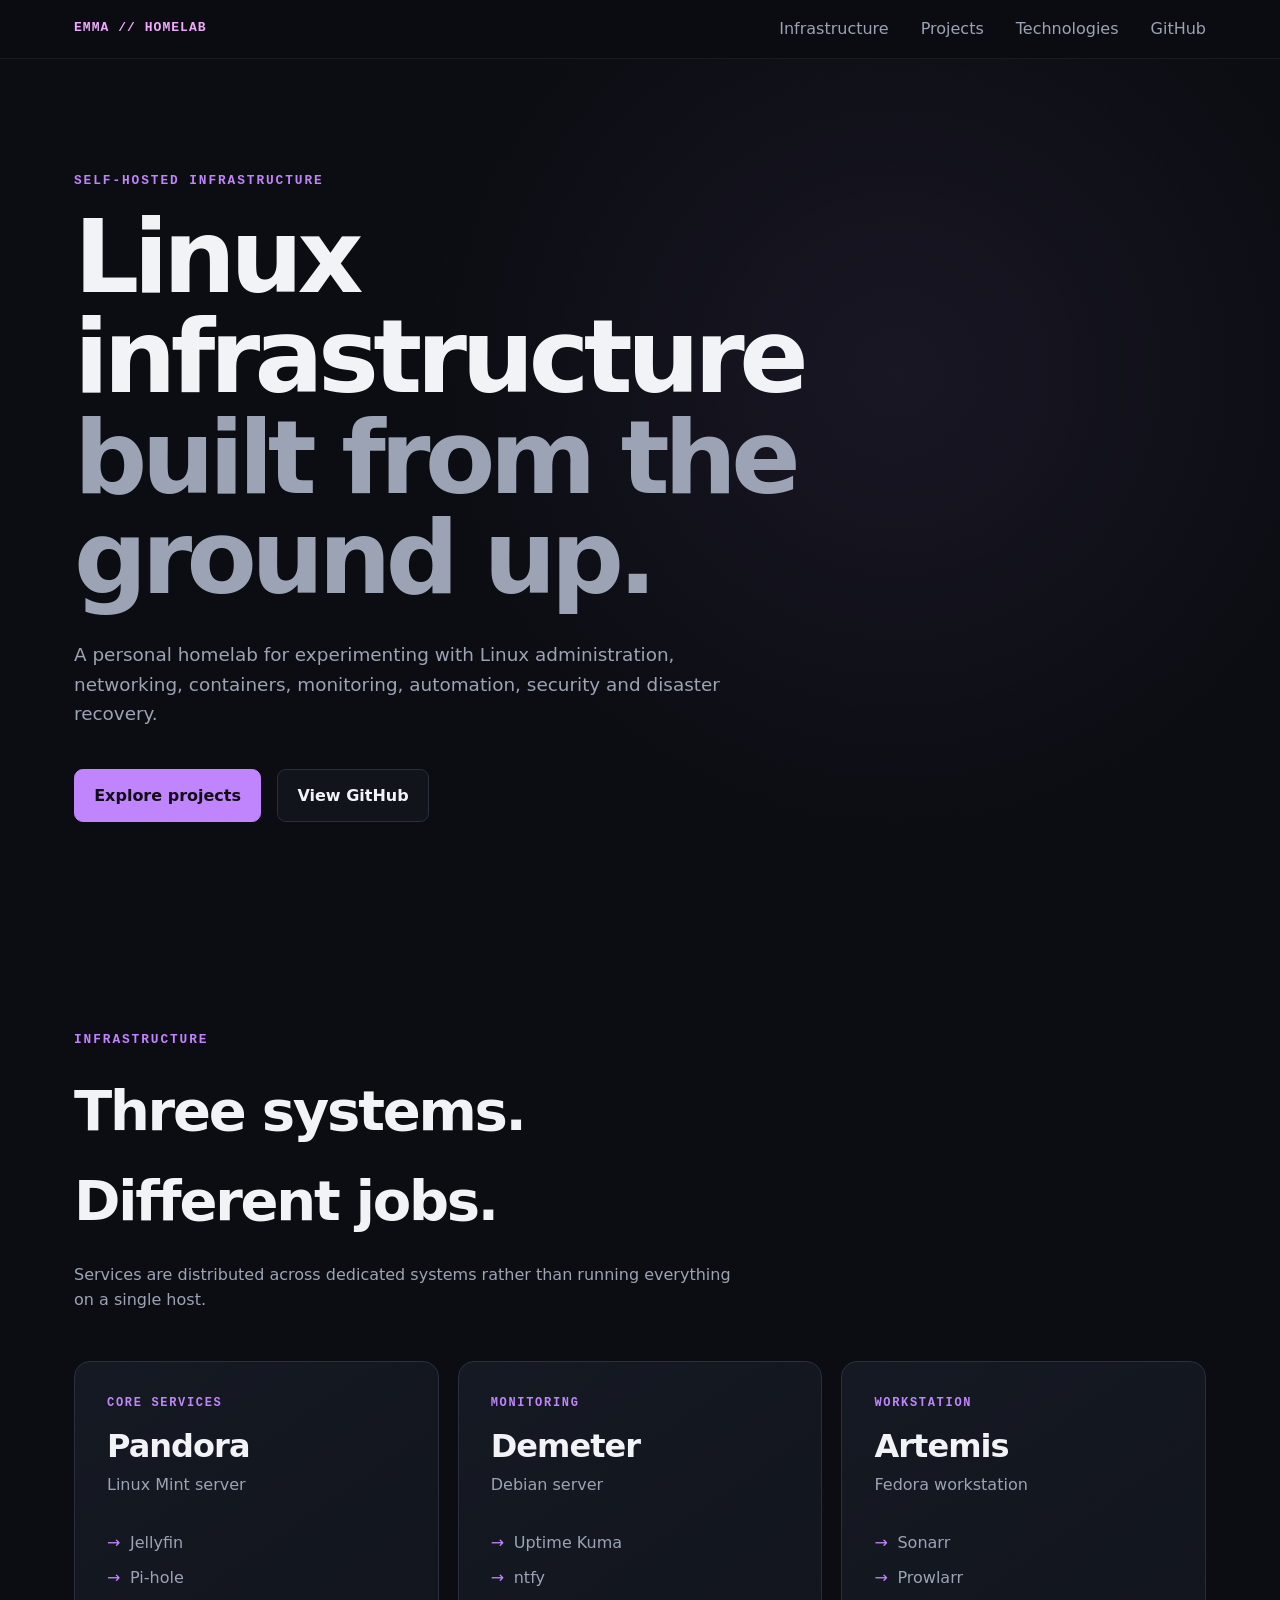
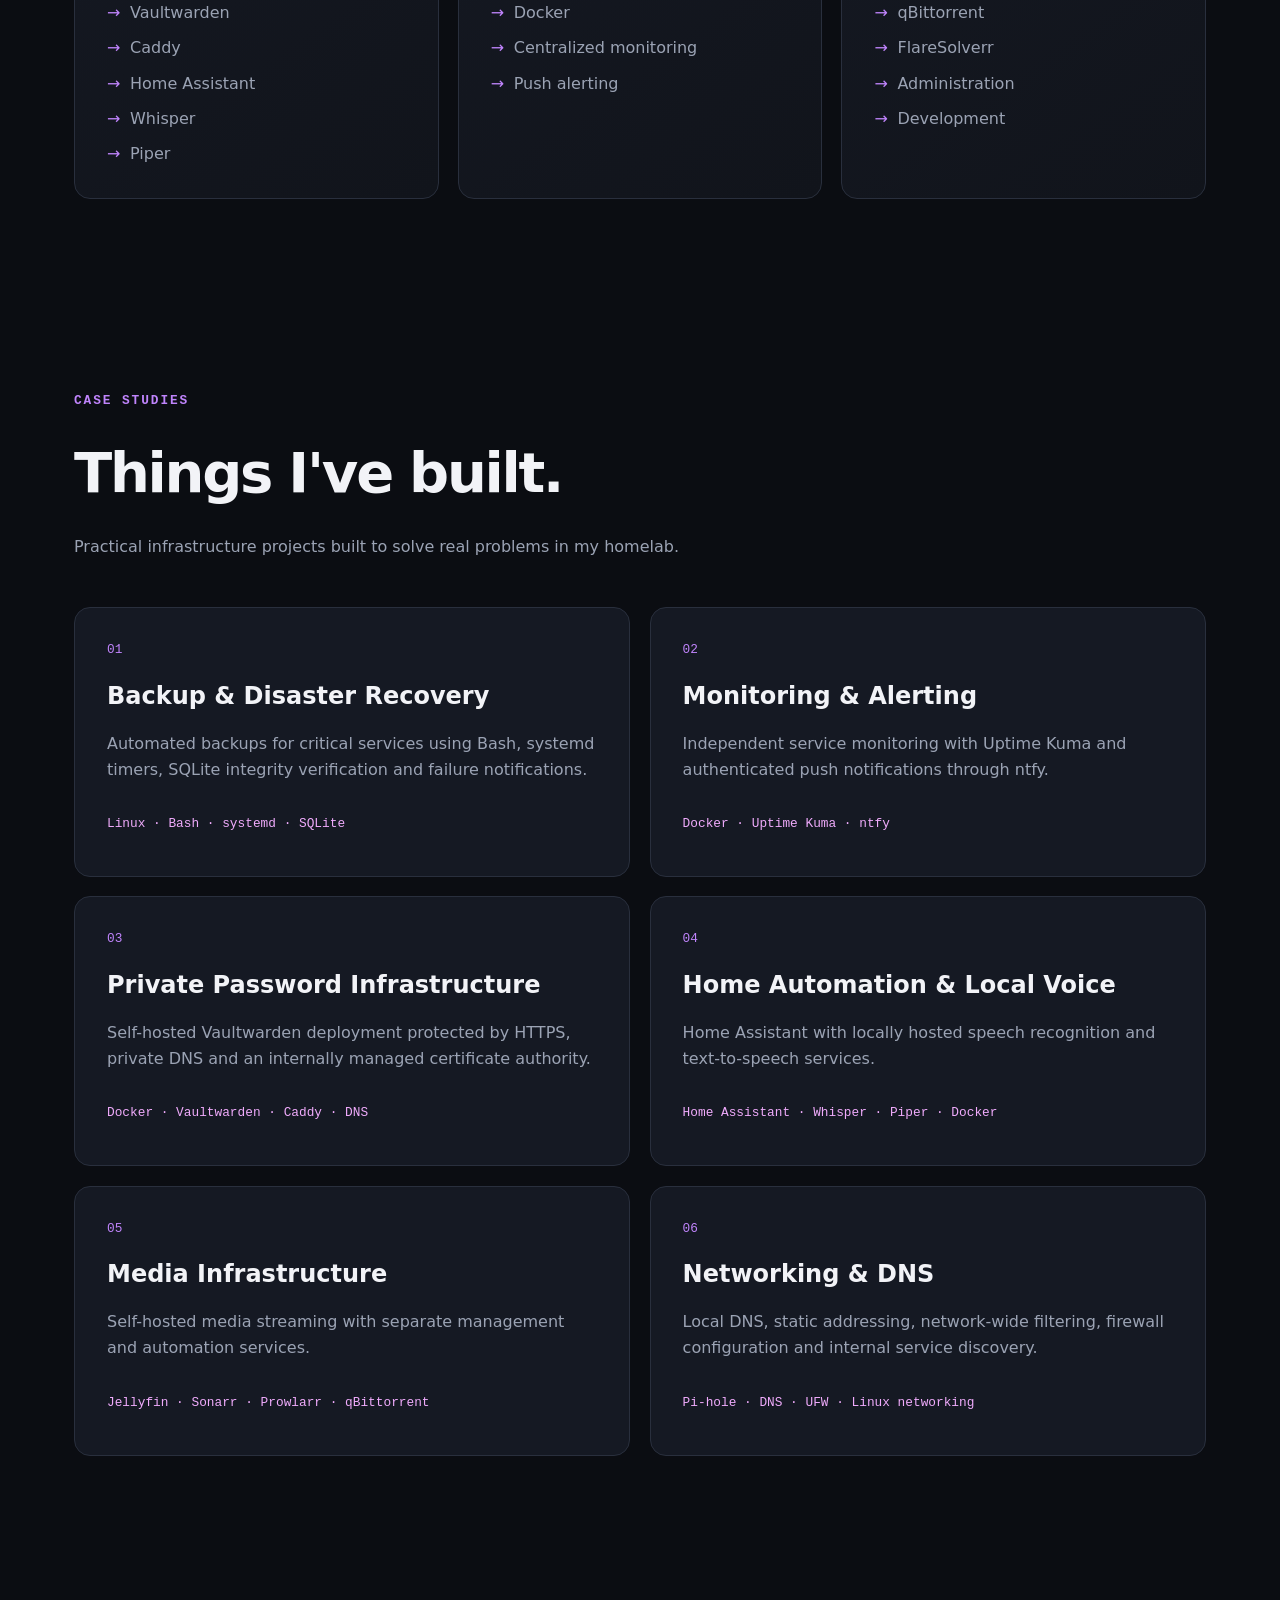
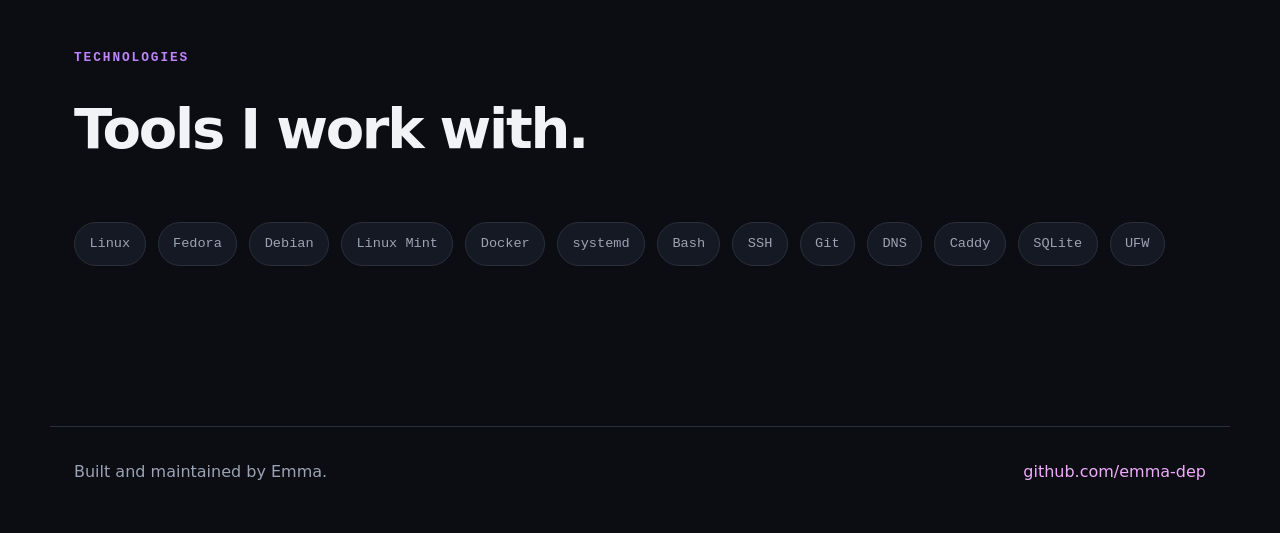
==== index.html @ 7a4f947e "Build initial homelab portfolio homepage" ====
<!DOCTYPE html>
<html lang="en">
<head>
    <meta charset="UTF-8">
    <meta name="viewport" content="width=device-width, initial-scale=1.0">

    <meta
        name="description"
        content="Emma's homelab portfolio — Linux infrastructure, self-hosting, networking, monitoring, automation and disaster recovery."
    >

    <title>Emma // Homelab</title>

    <link rel="stylesheet" href="assets/css/style.css">
</head>

<body>

    <!-- Navigation -->
    <header class="site-header">
        <nav class="navbar">
            <a class="logo" href="#home">EMMA // HOMELAB</a>

            <div class="nav-links">
                <a href="#infrastructure">Infrastructure</a>
                <a href="#projects">Projects</a>
                <a href="#technologies">Technologies</a>
                <a href="https://github.com/emma-dep">GitHub</a>
            </div>
        </nav>
    </header>


    <main>

        <!-- Hero -->
        <section class="hero" id="home">

            <p class="eyebrow">SELF-HOSTED INFRASTRUCTURE</p>

            <h1>
                Linux infrastructure
                <span>built from the ground up.</span>
            </h1>

            <p class="hero-description">
                A personal homelab for experimenting with Linux administration,
                networking, containers, monitoring, automation, security and
                disaster recovery.
            </p>

            <div class="hero-actions">
                <a class="button primary" href="#projects">
                    Explore projects
                </a>

                <a
                    class="button secondary"
                    href="https://github.com/emma-dep"
                >
                    View GitHub
                </a>
            </div>

        </section>


        <!-- Infrastructure -->
        <section class="section" id="infrastructure">

            <div class="section-heading">
                <p class="eyebrow">INFRASTRUCTURE</p>
                <h2>Three systems. Different jobs.</h2>

                <p>
                    Services are distributed across dedicated systems rather than
                    running everything on a single host.
                </p>
            </div>


            <div class="server-grid">

                <article class="server-card">
                    <p class="server-role">CORE SERVICES</p>
                    <h3>Pandora</h3>
                    <p>Linux Mint server</p>

                    <ul>
                        <li>Jellyfin</li>
                        <li>Pi-hole</li>
                        <li>Vaultwarden</li>
                        <li>Caddy</li>
                        <li>Home Assistant</li>
                        <li>Whisper</li>
                        <li>Piper</li>
                    </ul>
                </article>


                <article class="server-card">
                    <p class="server-role">MONITORING</p>
                    <h3>Demeter</h3>
                    <p>Debian server</p>

                    <ul>
                        <li>Uptime Kuma</li>
                        <li>ntfy</li>
                        <li>Docker</li>
                        <li>Centralized monitoring</li>
                        <li>Push alerting</li>
                    </ul>
                </article>


                <article class="server-card">
                    <p class="server-role">WORKSTATION</p>
                    <h3>Artemis</h3>
                    <p>Fedora workstation</p>

                    <ul>
                        <li>Sonarr</li>
                        <li>Prowlarr</li>
                        <li>qBittorrent</li>
                        <li>FlareSolverr</li>
                        <li>Administration</li>
                        <li>Development</li>
                    </ul>
                </article>

            </div>

        </section>


        <!-- Projects -->
        <section class="section" id="projects">

            <div class="section-heading">
                <p class="eyebrow">CASE STUDIES</p>
                <h2>Things I've built.</h2>

                <p>
                    Practical infrastructure projects built to solve real
                    problems in my homelab.
                </p>
            </div>


            <div class="project-grid">

                <article class="project-card">
                    <p class="project-number">01</p>
                    <h3>Backup & Disaster Recovery</h3>

                    <p>
                        Automated backups for critical services using Bash,
                        systemd timers, SQLite integrity verification and
                        failure notifications.
                    </p>

                    <span>Linux · Bash · systemd · SQLite</span>
                </article>


                <article class="project-card">
                    <p class="project-number">02</p>
                    <h3>Monitoring & Alerting</h3>

                    <p>
                        Independent service monitoring with Uptime Kuma and
                        authenticated push notifications through ntfy.
                    </p>

                    <span>Docker · Uptime Kuma · ntfy</span>
                </article>


                <article class="project-card">
                    <p class="project-number">03</p>
                    <h3>Private Password Infrastructure</h3>

                    <p>
                        Self-hosted Vaultwarden deployment protected by HTTPS,
                        private DNS and an internally managed certificate
                        authority.
                    </p>

                    <span>Docker · Vaultwarden · Caddy · DNS</span>
                </article>


                <article class="project-card">
                    <p class="project-number">04</p>
                    <h3>Home Automation & Local Voice</h3>

                    <p>
                        Home Assistant with locally hosted speech recognition
                        and text-to-speech services.
                    </p>

                    <span>Home Assistant · Whisper · Piper · Docker</span>
                </article>


                <article class="project-card">
                    <p class="project-number">05</p>
                    <h3>Media Infrastructure</h3>

                    <p>
                        Self-hosted media streaming with separate management
                        and automation services.
                    </p>

                    <span>Jellyfin · Sonarr · Prowlarr · qBittorrent</span>
                </article>


                <article class="project-card">
                    <p class="project-number">06</p>
                    <h3>Networking & DNS</h3>

                    <p>
                        Local DNS, static addressing, network-wide filtering,
                        firewall configuration and internal service discovery.
                    </p>

                    <span>Pi-hole · DNS · UFW · Linux networking</span>
                </article>

            </div>

        </section>


        <!-- Technologies -->
        <section class="section" id="technologies">

            <div class="section-heading">
                <p class="eyebrow">TECHNOLOGIES</p>
                <h2>Tools I work with.</h2>
            </div>

            <div class="technology-list">
                <span>Linux</span>
                <span>Fedora</span>
                <span>Debian</span>
                <span>Linux Mint</span>
                <span>Docker</span>
                <span>systemd</span>
                <span>Bash</span>
                <span>SSH</span>
                <span>Git</span>
                <span>DNS</span>
                <span>Caddy</span>
                <span>SQLite</span>
                <span>UFW</span>
            </div>

        </section>

    </main>


    <!-- Footer -->
    <footer class="site-footer">
        <p>Built and maintained by Emma.</p>

        <a href="https://github.com/emma-dep">
            github.com/emma-dep
        </a>
    </footer>


    <script src="assets/js/main.js"></script>

</body>
</html>
---- assets/css/style.css ----
/* ---------- Base ---------- */

:root {
    --bg: #0b0d12;
    --bg-soft: #11141b;
    --card: #151923;
    --card-hover: #1a1f2b;

    --text: #f2f3f7;
    --text-muted: #9ba3b4;

    --accent: #c084fc;
    --accent-soft: #f0abfc;
    --border: #292f3d;

    --max-width: 1180px;
}

* {
    box-sizing: border-box;
    margin: 0;
    padding: 0;
}

html {
    scroll-behavior: smooth;
}

body {
    background:
        radial-gradient(
            circle at 70% 10%,
            rgba(192, 132, 252, 0.08),
            transparent 30rem
        ),
        var(--bg);

    color: var(--text);

    font-family:
        Inter,
        ui-sans-serif,
        system-ui,
        -apple-system,
        BlinkMacSystemFont,
        "Segoe UI",
        sans-serif;

    line-height: 1.6;
}

a {
    color: inherit;
    text-decoration: none;
}


/* ---------- Navigation ---------- */

.site-header {
    position: sticky;
    top: 0;
    z-index: 100;

    background: rgba(11, 13, 18, 0.82);
    backdrop-filter: blur(14px);

    border-bottom: 1px solid rgba(255, 255, 255, 0.06);
}

.navbar {
    max-width: var(--max-width);
    margin: auto;
    padding: 1rem 1.5rem;

    display: flex;
    justify-content: space-between;
    align-items: center;
}

.logo {
    color: var(--accent-soft);
    font-family: monospace;
    font-weight: 700;
    letter-spacing: 0.08em;
}

.nav-links {
    display: flex;
    gap: 2rem;
}

.nav-links a {
    color: var(--text-muted);
    transition: color 0.2s ease;
}

.nav-links a:hover {
    color: var(--text);
}


/* ---------- Hero ---------- */

.hero {
    max-width: var(--max-width);
    margin: auto;

    min-height: 76vh;

    display: flex;
    flex-direction: column;
    justify-content: center;

    padding: 7rem 1.5rem;
}

.eyebrow {
    color: var(--accent);
    font-family: monospace;

    font-size: 0.8rem;
    font-weight: 700;

    letter-spacing: 0.15em;

    margin-bottom: 1rem;
}

.hero h1 {
    max-width: 900px;

    font-size: clamp(3rem, 8vw, 6.5rem);
    line-height: 0.98;

    letter-spacing: -0.055em;
}

.hero h1 span {
    display: block;
    color: var(--text-muted);
}

.hero-description {
    max-width: 650px;

    margin-top: 2rem;

    color: var(--text-muted);
    font-size: 1.15rem;
}

.hero-actions {
    display: flex;
    gap: 1rem;

    margin-top: 2.5rem;
}


/* ---------- Buttons ---------- */

.button {
    display: inline-flex;
    align-items: center;
    justify-content: center;

    padding: 0.8rem 1.2rem;

    border-radius: 0.55rem;
    border: 1px solid var(--border);

    font-weight: 600;

    transition:
        transform 0.2s ease,
        background 0.2s ease,
        border-color 0.2s ease;
}

.button:hover {
    transform: translateY(-2px);
}

.button.primary {
    background: var(--accent);
    color: #120c18;

    border-color: var(--accent);
}

.button.primary:hover {
    background: var(--accent-soft);
}

.button.secondary {
    background: var(--bg-soft);
}

.button.secondary:hover {
    border-color: var(--accent);
}


/* ---------- Sections ---------- */

.section {
    max-width: var(--max-width);
    margin: auto;

    padding: 6rem 1.5rem;
}

.section-heading {
    max-width: 680px;
    margin-bottom: 3rem;
}

.section-heading h2 {
    font-size: clamp(2rem, 5vw, 3.5rem);
    letter-spacing: -0.04em;

    margin-bottom: 1rem;
}

.section-heading > p:last-child {
    color: var(--text-muted);
}


/* ---------- Server Cards ---------- */

.server-grid {
    display: grid;

    grid-template-columns:
        repeat(3, minmax(0, 1fr));

    gap: 1.2rem;
}

.server-card {
    min-height: 330px;

    padding: 2rem;

    background: linear-gradient(
        145deg,
        var(--card),
        var(--bg-soft)
    );

    border: 1px solid var(--border);
    border-radius: 1rem;

    transition:
        transform 0.25s ease,
        border-color 0.25s ease;
}

.server-card:hover {
    transform: translateY(-4px);
    border-color: var(--accent);
}

.server-role {
    color: var(--accent);

    font-family: monospace;
    font-size: 0.75rem;
    font-weight: 700;

    letter-spacing: 0.14em;
}

.server-card h3 {
    margin-top: 0.5rem;

    font-size: 2rem;
    letter-spacing: -0.03em;
}

.server-card > p:not(.server-role) {
    color: var(--text-muted);
}

.server-card ul {
    list-style: none;

    margin-top: 2rem;

    display: grid;
    gap: 0.6rem;
}

.server-card li {
    color: var(--text-muted);
}

.server-card li::before {
    content: "→";

    color: var(--accent);

    margin-right: 0.6rem;
}


/* ---------- Project Cards ---------- */

.project-grid {
    display: grid;

    grid-template-columns:
        repeat(2, minmax(0, 1fr));

    gap: 1.2rem;
}

.project-card {
    position: relative;

    min-height: 270px;

    padding: 2rem;

    background: var(--card);

    border: 1px solid var(--border);
    border-radius: 1rem;

    transition:
        transform 0.25s ease,
        background 0.25s ease,
        border-color 0.25s ease;
}

.project-card:hover {
    transform: translateY(-4px);

    background: var(--card-hover);
    border-color: var(--accent);
}

.project-number {
    color: var(--accent);

    font-family: monospace;
    font-size: 0.8rem;
}

.project-card h3 {
    margin-top: 1rem;

    font-size: 1.5rem;
}

.project-card > p:not(.project-number) {
    margin-top: 1rem;

    color: var(--text-muted);
}

.project-card span {
    display: block;

    margin-top: 2rem;

    color: var(--accent-soft);

    font-family: monospace;
    font-size: 0.8rem;
}


/* ---------- Technologies ---------- */

.technology-list {
    display: flex;
    flex-wrap: wrap;

    gap: 0.75rem;
}

.technology-list span {
    padding: 0.65rem 0.9rem;

    background: var(--card);

    border: 1px solid var(--border);
    border-radius: 999px;

    color: var(--text-muted);

    font-family: monospace;
    font-size: 0.85rem;

    transition:
        color 0.2s ease,
        border-color 0.2s ease;
}

.technology-list span:hover {
    color: var(--text);
    border-color: var(--accent);
}


/* ---------- Footer ---------- */

.site-footer {
    max-width: var(--max-width);

    margin: 4rem auto 0;
    padding: 2rem 1.5rem 3rem;

    border-top: 1px solid var(--border);

    display: flex;
    justify-content: space-between;

    color: var(--text-muted);
}

.site-footer a {
    color: var(--accent-soft);
}


/* ---------- Mobile ---------- */

@media (max-width: 800px) {

    .nav-links a:not(:last-child) {
        display: none;
    }

    .hero {
        min-height: auto;
        padding-top: 6rem;
        padding-bottom: 5rem;
    }

    .hero h1 {
        font-size: clamp(3rem, 14vw, 5rem);
    }

    .server-grid,
    .project-grid {
        grid-template-columns: 1fr;
    }

    .hero-actions {
        flex-direction: column;
        align-items: flex-start;
    }

    .site-footer {
        flex-direction: column;
        gap: 0.5rem;
    }
}
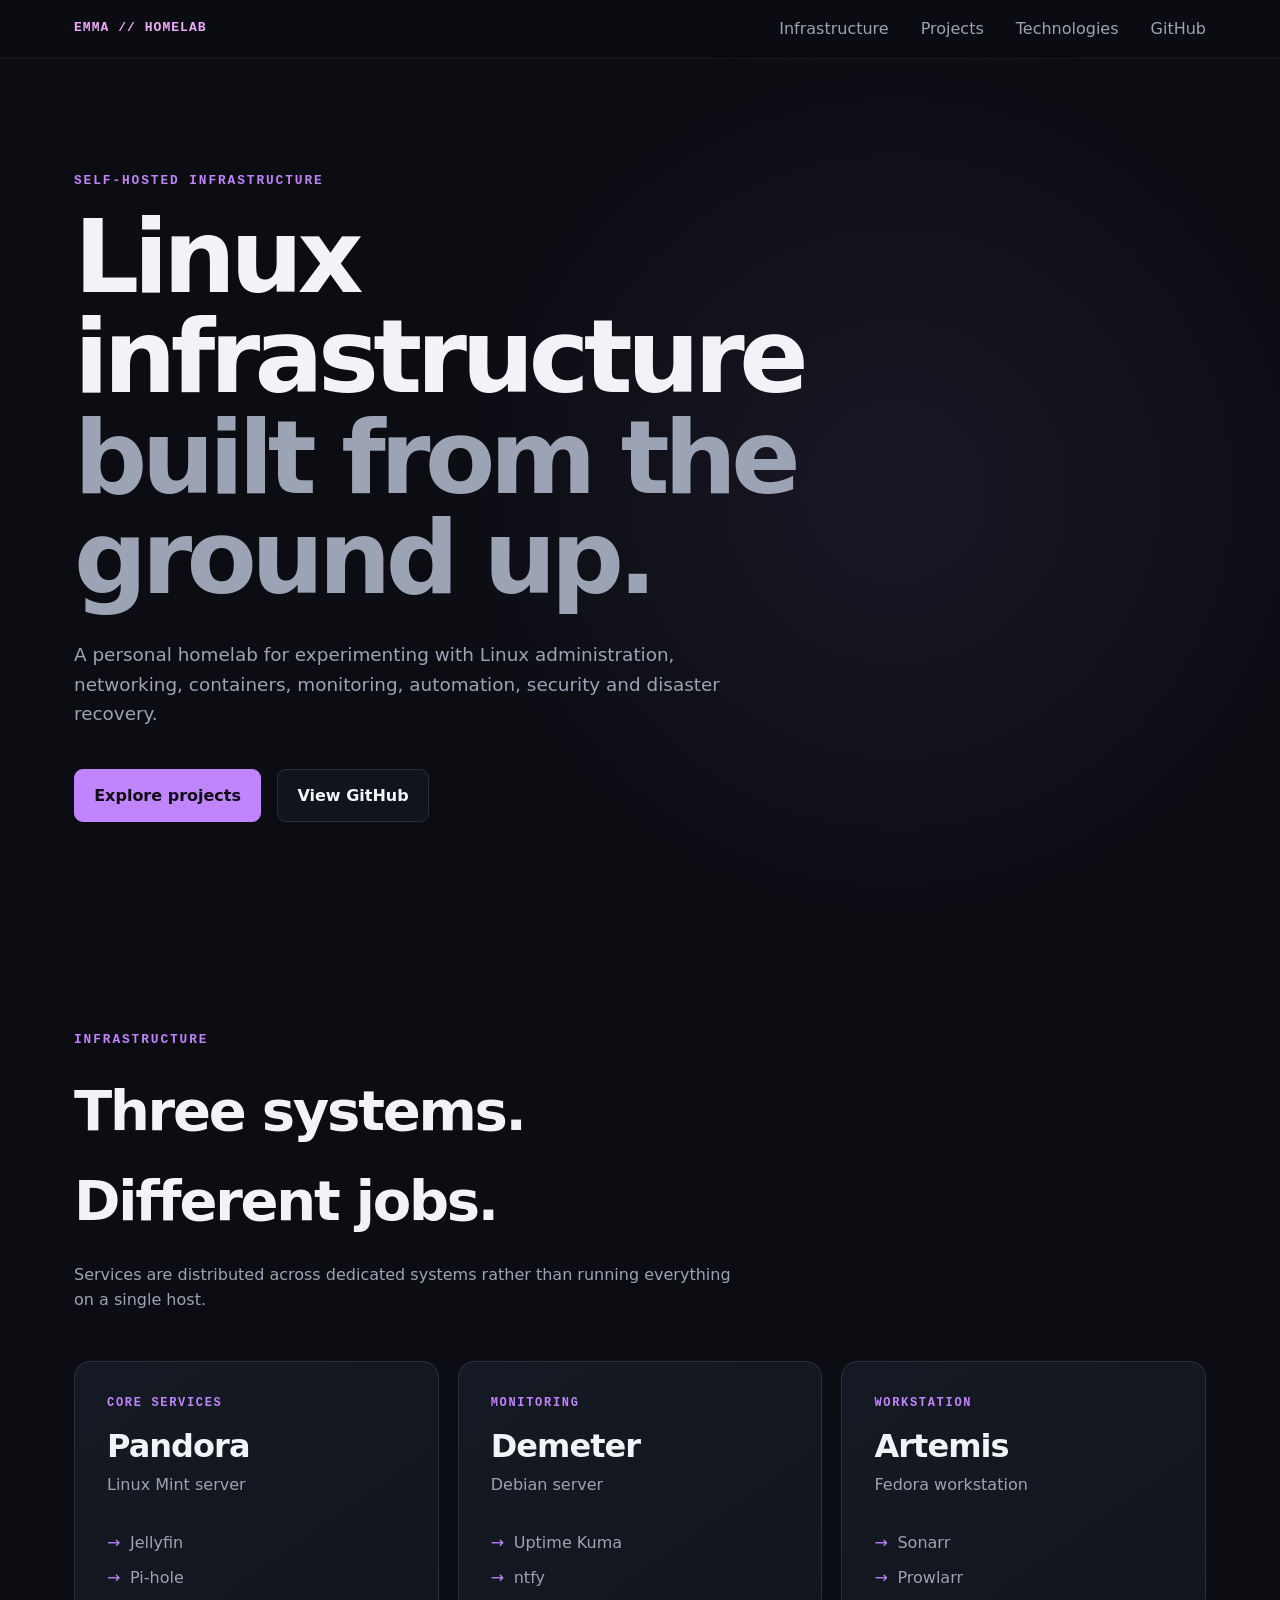
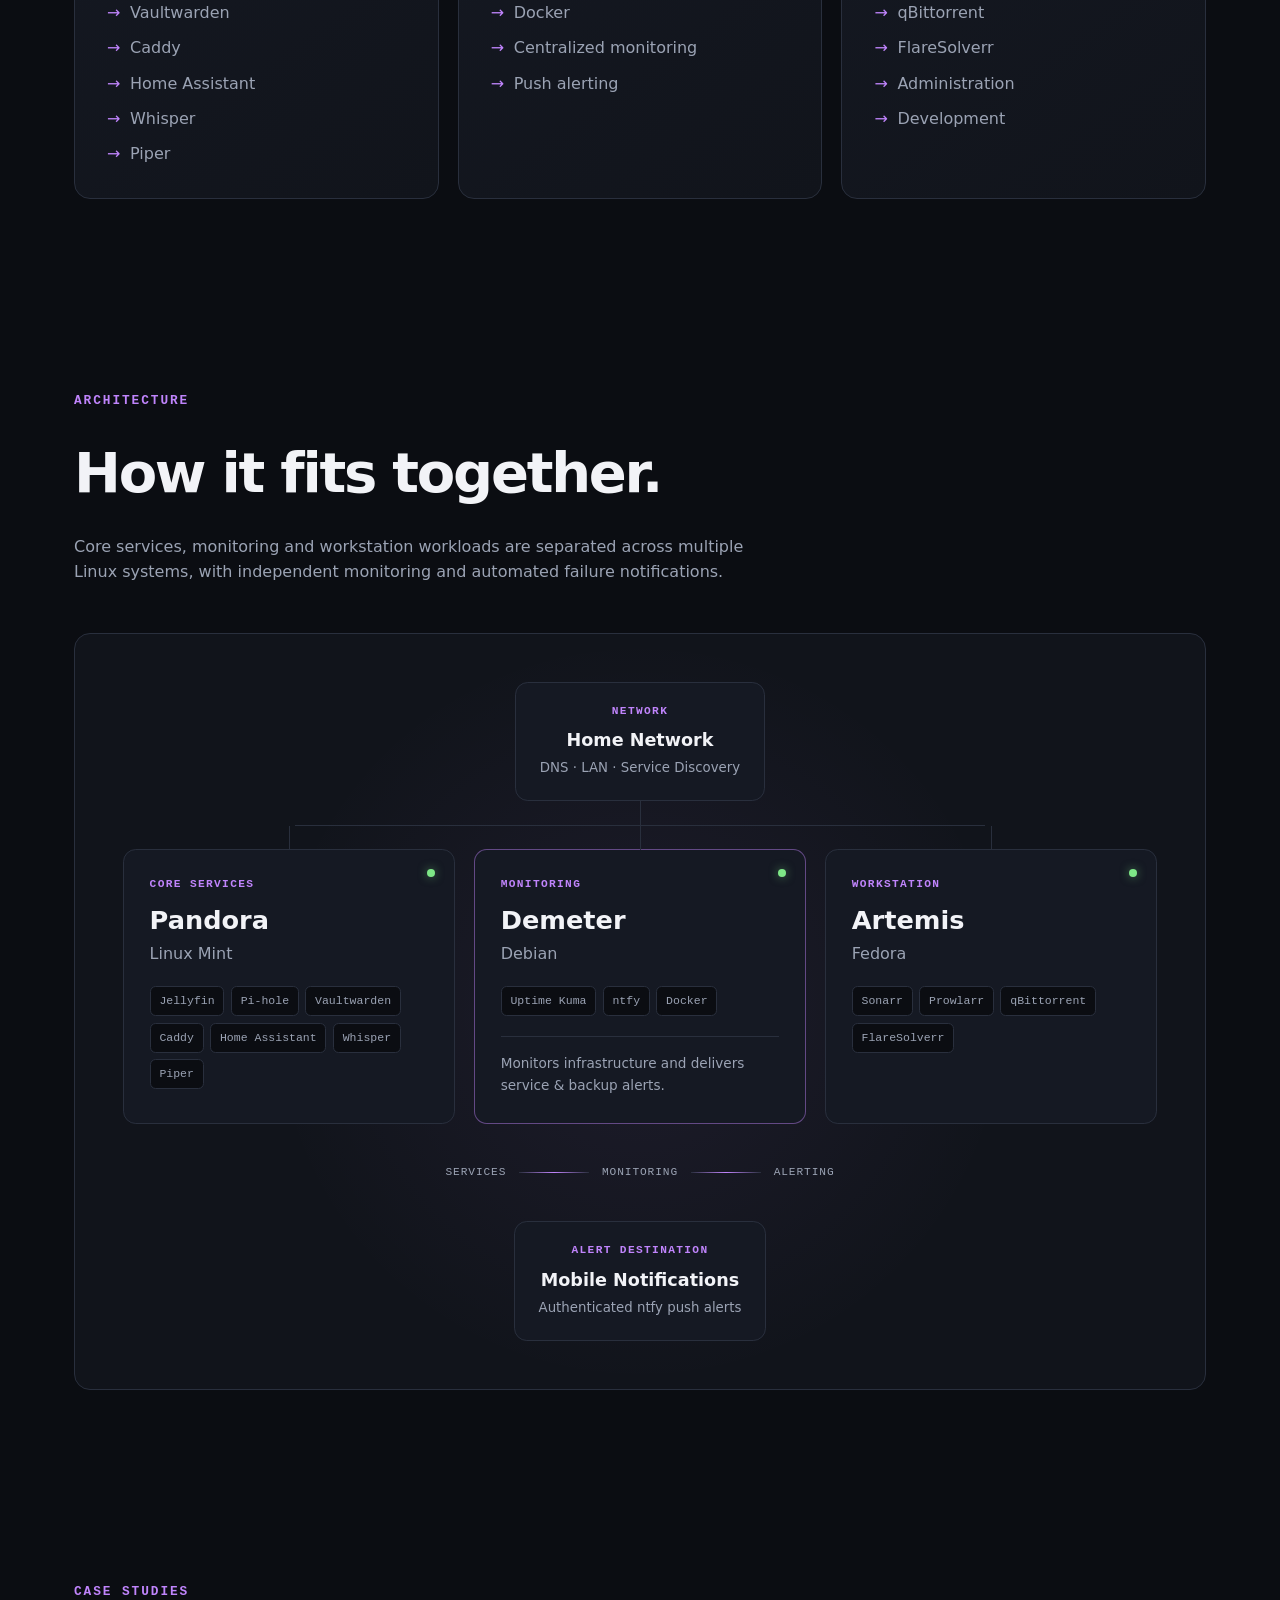
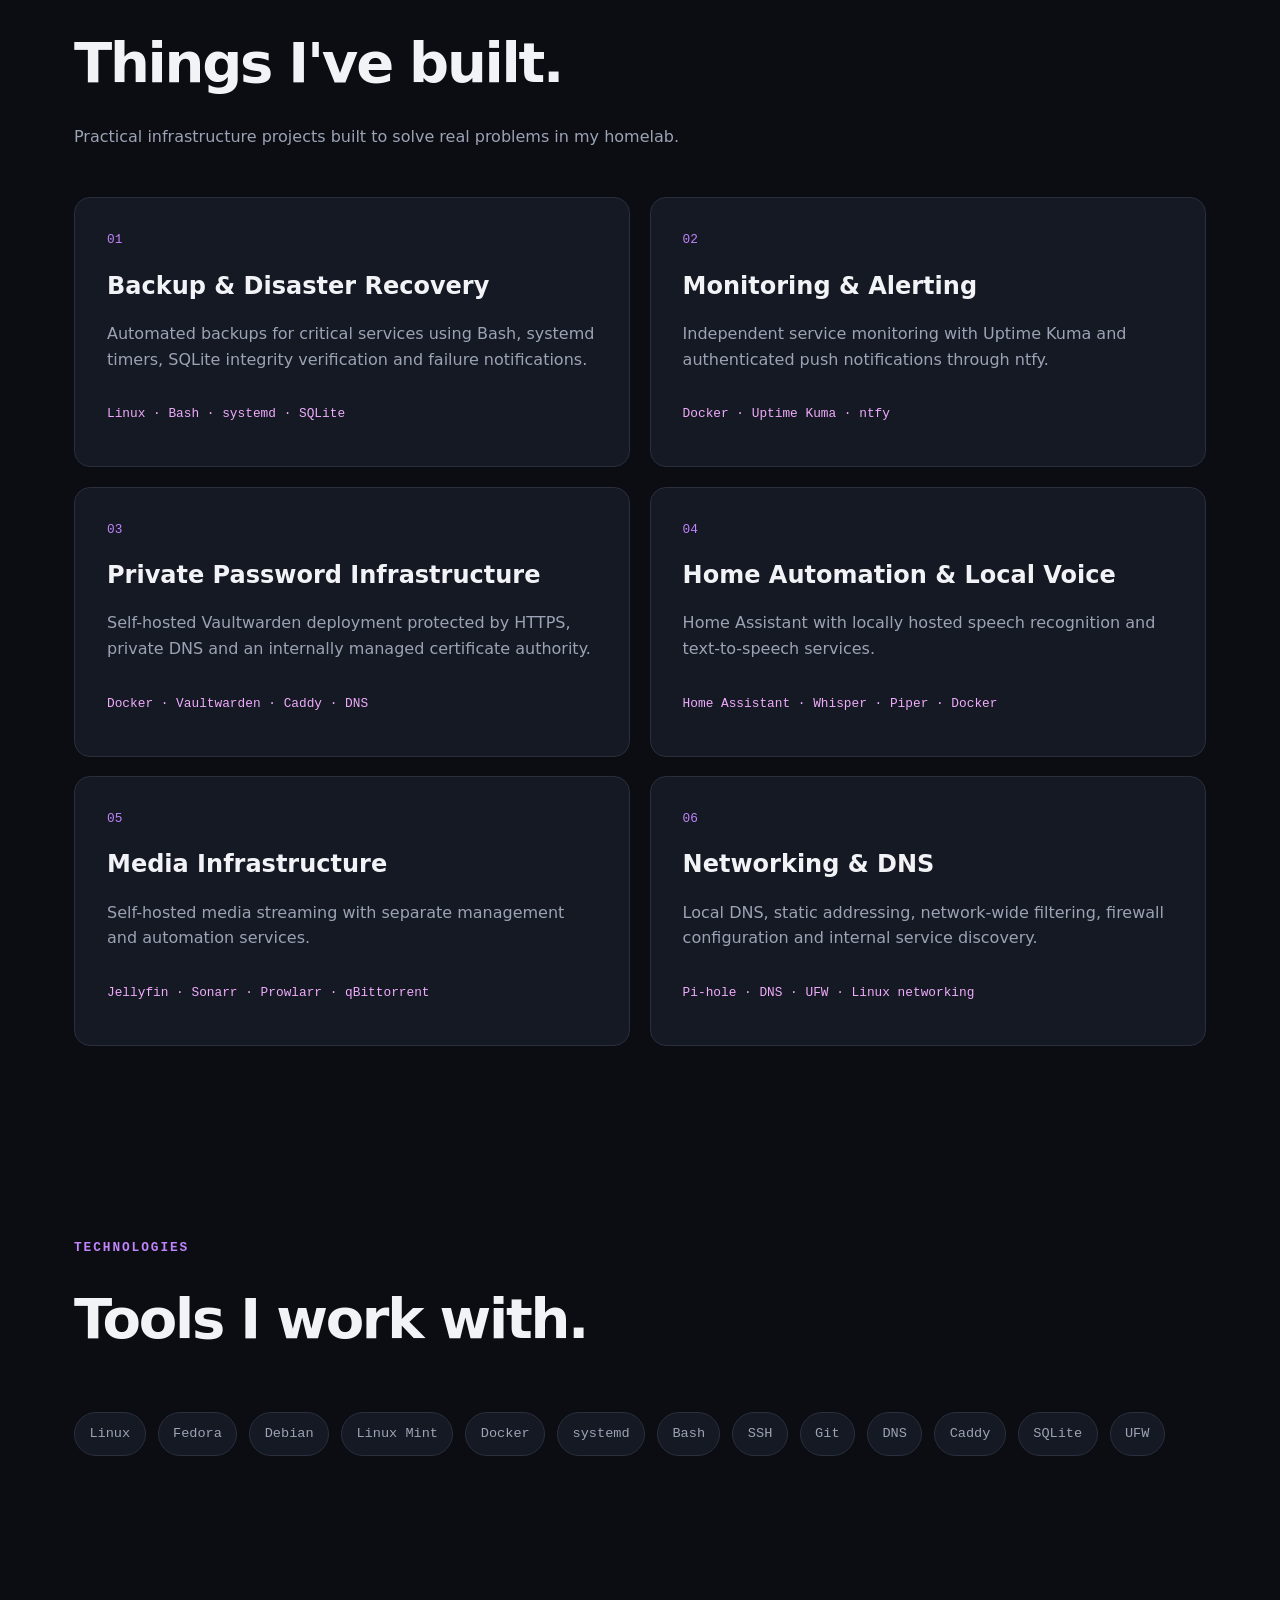
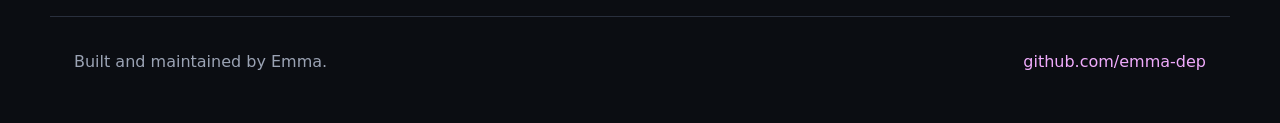
==== commit bcea4273: "Add homelab architecture and disaster recovery case study" ====
--- a/index.html
+++ b/index.html
@@ -132,7 +132,103 @@
 
         </section>
 
-
+<!-- Architecture -->
+<section class="section architecture" id="architecture">
+
+    <div class="section-heading">
+        <p class="eyebrow">ARCHITECTURE</p>
+        <h2>How it fits together.</h2>
+
+        <p>
+            Core services, monitoring and workstation workloads are separated
+            across multiple Linux systems, with independent monitoring and
+            automated failure notifications.
+        </p>
+    </div>
+
+    <div class="architecture-map">
+
+        <div class="network-node network">
+            <span class="node-label">NETWORK</span>
+            <strong>Home Network</strong>
+            <small>DNS · LAN · Service Discovery</small>
+        </div>
+
+        <div class="architecture-line vertical"></div>
+
+        <div class="host-row">
+
+            <div class="architecture-host">
+                <span class="status-dot"></span>
+                <span class="node-label">CORE SERVICES</span>
+
+                <h3>Pandora</h3>
+                <p>Linux Mint</p>
+
+                <div class="service-tags">
+                    <span>Jellyfin</span>
+                    <span>Pi-hole</span>
+                    <span>Vaultwarden</span>
+                    <span>Caddy</span>
+                    <span>Home Assistant</span>
+                    <span>Whisper</span>
+                    <span>Piper</span>
+                </div>
+            </div>
+
+            <div class="architecture-host featured-host">
+                <span class="status-dot"></span>
+                <span class="node-label">MONITORING</span>
+
+                <h3>Demeter</h3>
+                <p>Debian</p>
+
+                <div class="service-tags">
+                    <span>Uptime Kuma</span>
+                    <span>ntfy</span>
+                    <span>Docker</span>
+                </div>
+
+                <div class="monitoring-note">
+                    Monitors infrastructure and delivers
+                    service & backup alerts.
+                </div>
+            </div>
+
+            <div class="architecture-host">
+                <span class="status-dot"></span>
+                <span class="node-label">WORKSTATION</span>
+
+                <h3>Artemis</h3>
+                <p>Fedora</p>
+
+                <div class="service-tags">
+                    <span>Sonarr</span>
+                    <span>Prowlarr</span>
+                    <span>qBittorrent</span>
+                    <span>FlareSolverr</span>
+                </div>
+            </div>
+
+        </div>
+
+        <div class="architecture-flow">
+            <span>services</span>
+            <div class="flow-line"></div>
+            <span>monitoring</span>
+            <div class="flow-line"></div>
+            <span>alerting</span>
+        </div>
+
+        <div class="alert-node">
+            <span class="node-label">ALERT DESTINATION</span>
+            <strong>Mobile Notifications</strong>
+            <small>Authenticated ntfy push alerts</small>
+        </div>
+
+    </div>
+
+</section>
         <!-- Projects -->
         <section class="section" id="projects">
 
@@ -149,7 +245,7 @@
 
             <div class="project-grid">
 
-                <article class="project-card">
+                <a class="project-card" href="projects/disaster-recovery.html">
                     <p class="project-number">01</p>
                     <h3>Backup & Disaster Recovery</h3>
 
@@ -160,7 +256,7 @@
                     </p>
 
                     <span>Linux · Bash · systemd · SQLite</span>
-                </article>
+                </a>
 
 
                 <article class="project-card">
--- a/assets/css/style.css
+++ b/assets/css/style.css
@@ -305,7 +305,259 @@
     margin-right: 0.6rem;
 }
 
-
+/* ---------- Architecture ---------- */
+
+.architecture-map {
+    position: relative;
+
+    padding: 3rem;
+
+    background:
+        radial-gradient(
+            circle at center,
+            rgba(192, 132, 252, 0.07),
+            transparent 55%
+        ),
+        var(--bg-soft);
+
+    border: 1px solid var(--border);
+    border-radius: 1rem;
+}
+
+.network-node,
+.alert-node {
+    width: fit-content;
+    min-width: 250px;
+
+    margin: auto;
+    padding: 1.25rem 1.5rem;
+
+    text-align: center;
+
+    background: var(--card);
+
+    border: 1px solid var(--border);
+    border-radius: 0.8rem;
+}
+
+.network-node strong,
+.alert-node strong {
+    display: block;
+    font-size: 1.1rem;
+}
+
+.network-node small,
+.alert-node small {
+    color: var(--text-muted);
+}
+
+.node-label {
+    display: block;
+
+    margin-bottom: 0.35rem;
+
+    color: var(--accent);
+
+    font-family: monospace;
+    font-size: 0.7rem;
+    font-weight: 700;
+
+    letter-spacing: 0.12em;
+}
+
+.architecture-line.vertical {
+    width: 1px;
+    height: 3rem;
+
+    margin: auto;
+
+    background: var(--border);
+}
+
+.host-row {
+    position: relative;
+
+    display: grid;
+    grid-template-columns: repeat(3, minmax(0, 1fr));
+
+    gap: 1.2rem;
+}
+
+.host-row::before {
+    content: "";
+
+    position: absolute;
+
+    top: -1.5rem;
+    left: 16.66%;
+    right: 16.66%;
+
+    height: 1px;
+
+    background: var(--border);
+}
+
+.architecture-host {
+    position: relative;
+
+    padding: 1.6rem;
+
+    background: var(--card);
+
+    border: 1px solid var(--border);
+    border-radius: 0.8rem;
+}
+
+.architecture-host::before {
+    content: "";
+
+    position: absolute;
+
+    width: 1px;
+    height: 1.5rem;
+
+    top: -1.5rem;
+    left: 50%;
+
+    background: var(--border);
+}
+
+.architecture-host h3 {
+    margin-top: 0.4rem;
+
+    font-size: 1.6rem;
+}
+
+.architecture-host > p {
+    color: var(--text-muted);
+}
+
+.featured-host {
+    border-color: rgba(192, 132, 252, 0.45);
+}
+
+.status-dot {
+    position: absolute;
+
+    top: 1.2rem;
+    right: 1.2rem;
+
+    width: 8px;
+    height: 8px;
+
+    background: #7ee787;
+
+    border-radius: 50%;
+
+    box-shadow: 0 0 10px rgba(126, 231, 135, 0.5);
+}
+
+.service-tags {
+    display: flex;
+    flex-wrap: wrap;
+
+    gap: 0.4rem;
+
+    margin-top: 1.25rem;
+}
+
+.service-tags span {
+    padding: 0.3rem 0.55rem;
+
+    background: var(--bg);
+
+    border: 1px solid var(--border);
+    border-radius: 0.35rem;
+
+    color: var(--text-muted);
+
+    font-family: monospace;
+    font-size: 0.72rem;
+}
+
+.monitoring-note {
+    margin-top: 1.25rem;
+    padding-top: 1rem;
+
+    border-top: 1px solid var(--border);
+
+    color: var(--text-muted);
+    font-size: 0.85rem;
+}
+
+.architecture-flow {
+    display: flex;
+    align-items: center;
+    justify-content: center;
+
+    gap: 0.8rem;
+
+    margin: 2.5rem auto;
+
+    color: var(--text-muted);
+
+    font-family: monospace;
+    font-size: 0.7rem;
+
+    text-transform: uppercase;
+    letter-spacing: 0.08em;
+}
+
+.flow-line {
+    width: 70px;
+    height: 1px;
+
+    background: linear-gradient(
+        90deg,
+        var(--border),
+        var(--accent),
+        var(--border)
+    );
+}
+
+
+/* Architecture mobile layout */
+
+@media (max-width: 800px) {
+
+    .architecture-map {
+        padding: 1.5rem;
+    }
+
+    .host-row {
+        grid-template-columns: 1fr;
+        gap: 2.5rem;
+    }
+
+    .host-row::before {
+        display: none;
+    }
+
+    .architecture-host::before {
+        height: 2.5rem;
+        top: -2.5rem;
+    }
+
+    .architecture-host:first-child::before {
+        height: 1.5rem;
+        top: -1.5rem;
+    }
+
+    .architecture-flow {
+        flex-direction: column;
+    }
+
+    .flow-line {
+        width: 1px;
+        height: 20px;
+    }
+
+    .network-node,
+    .alert-node {
+        width: 100%;
+        min-width: 0;
+    }
+}
 /* ---------- Project Cards ---------- */
 
 .project-grid {
@@ -460,3 +712,143 @@
         gap: 0.5rem;
     }
 }
+
+/* ---------- Case Studies ---------- */
+
+.case-hero {
+    max-width: var(--max-width);
+    margin: auto;
+    padding: 7rem 1.5rem 5rem;
+}
+
+.back-link {
+    display: inline-block;
+    margin-bottom: 4rem;
+    color: var(--text-muted);
+}
+
+.back-link:hover {
+    color: var(--accent-soft);
+}
+
+.case-hero h1 {
+    max-width: 900px;
+    font-size: clamp(3.5rem, 9vw, 7rem);
+    line-height: 0.92;
+    letter-spacing: -0.055em;
+}
+
+.case-intro {
+    max-width: 700px;
+    margin-top: 2rem;
+    color: var(--text-muted);
+    font-size: 1.2rem;
+}
+
+.case-tags {
+    display: flex;
+    flex-wrap: wrap;
+    gap: 0.6rem;
+    margin-top: 2rem;
+}
+
+.case-tags span {
+    padding: 0.4rem 0.7rem;
+    background: var(--card);
+    border: 1px solid var(--border);
+    border-radius: 999px;
+    color: var(--accent-soft);
+    font-family: monospace;
+    font-size: 0.8rem;
+}
+
+.case-content {
+    max-width: 850px;
+    margin: auto;
+    padding: 0 1.5rem 7rem;
+}
+
+.case-section {
+    padding: 4rem 0;
+    border-top: 1px solid var(--border);
+}
+
+.case-section h2 {
+    margin-bottom: 1.5rem;
+    font-size: clamp(2rem, 5vw, 3rem);
+    line-height: 1.1;
+    letter-spacing: -0.04em;
+}
+
+.case-section > p:not(.eyebrow) {
+    margin-top: 1rem;
+    color: var(--text-muted);
+    font-size: 1.05rem;
+}
+
+.design-flow {
+    display: grid;
+    grid-template-columns: 1fr auto 1fr auto 1fr;
+    gap: 1rem;
+    align-items: center;
+    margin-top: 2.5rem;
+}
+
+.design-flow > div {
+    padding: 1.25rem;
+    background: var(--card);
+    border: 1px solid var(--border);
+    border-radius: 0.8rem;
+}
+
+.design-flow strong,
+.design-flow span {
+    display: block;
+}
+
+.design-flow span {
+    margin-top: 0.4rem;
+    color: var(--text-muted);
+    font-size: 0.8rem;
+}
+
+.design-flow b {
+    color: var(--accent);
+}
+
+.feature-list {
+    margin-top: 2.5rem;
+    border-top: 1px solid var(--border);
+}
+
+.feature {
+    display: grid;
+    grid-template-columns: 50px 1fr;
+    gap: 1rem;
+    padding: 1.5rem 0;
+    border-bottom: 1px solid var(--border);
+}
+
+.feature > span {
+    color: var(--accent);
+    font-family: monospace;
+}
+
+.feature h3 {
+    margin-bottom: 0.4rem;
+}
+
+.feature p {
+    color: var(--text-muted);
+}
+
+@media (max-width: 700px) {
+    .design-flow {
+        grid-template-columns: 1fr;
+    }
+
+    .design-flow > b {
+        text-align: center;
+        transform: rotate(90deg);
+    }
+}
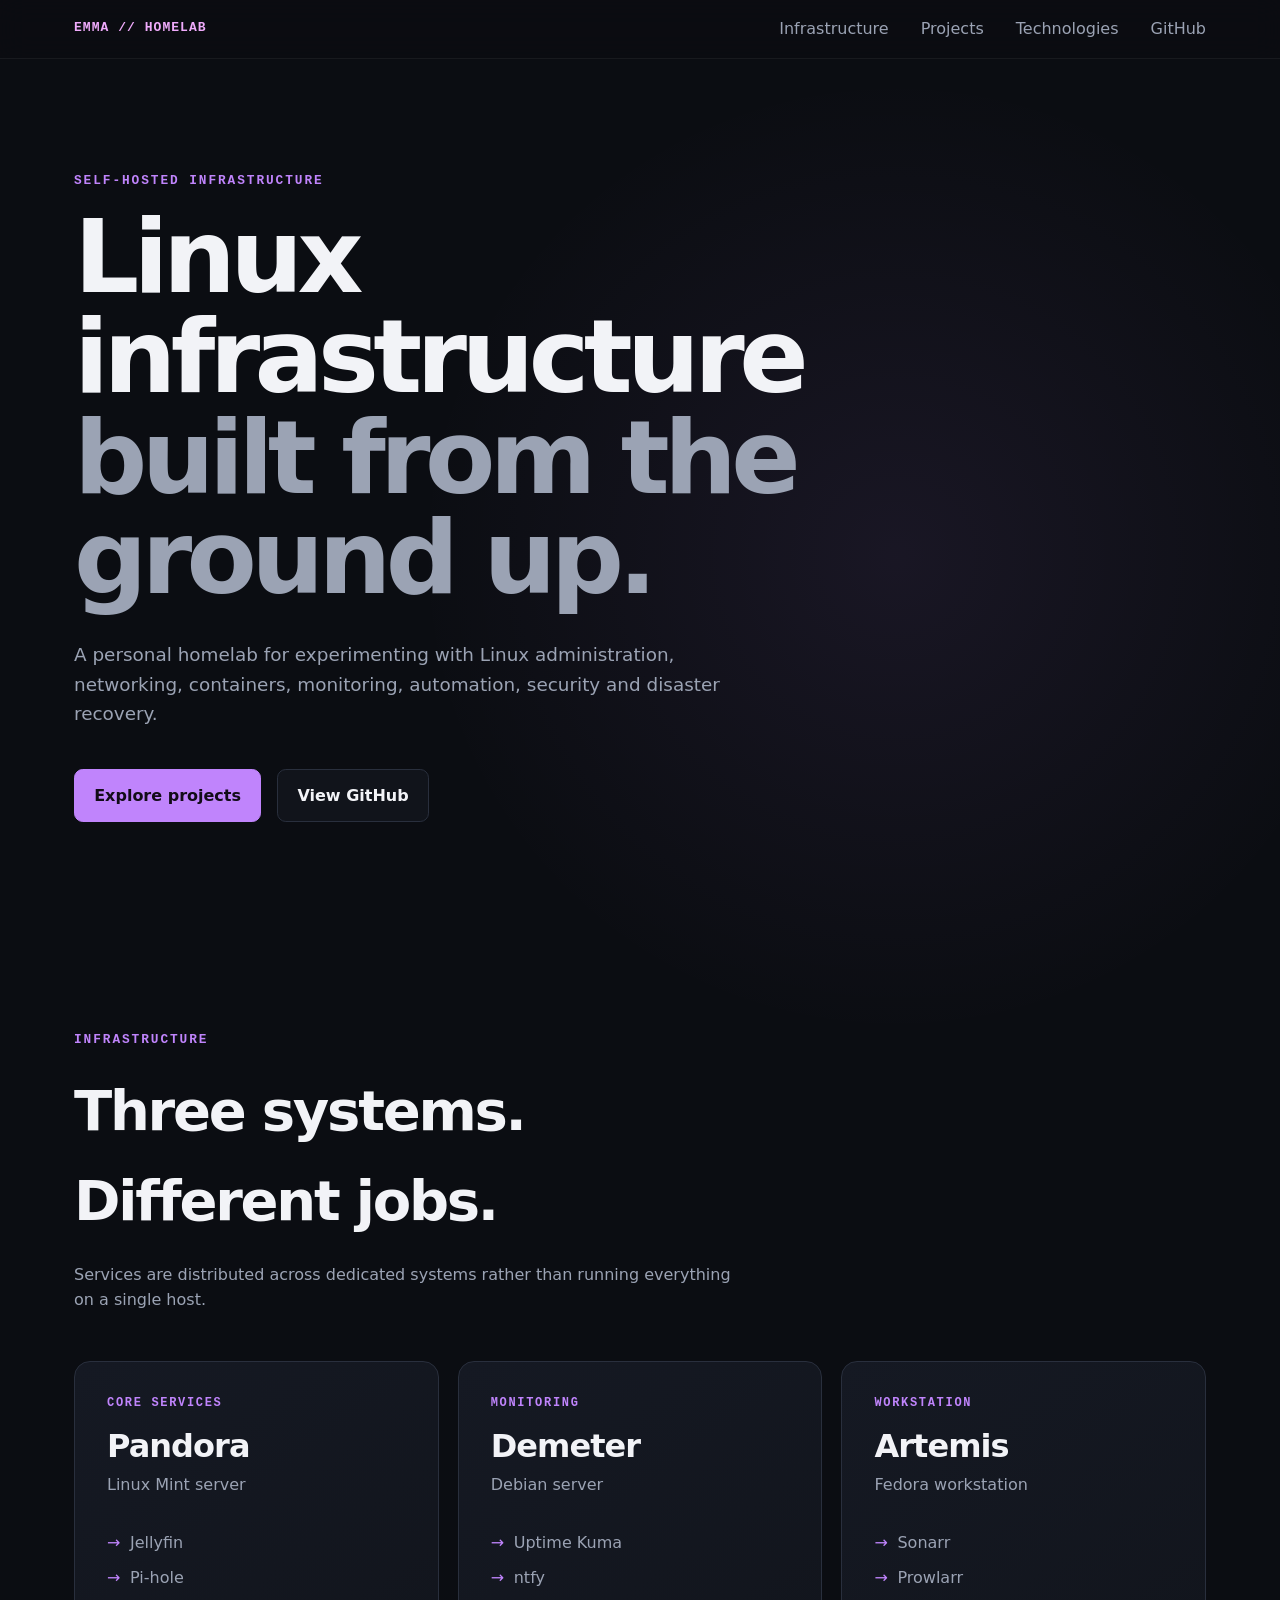
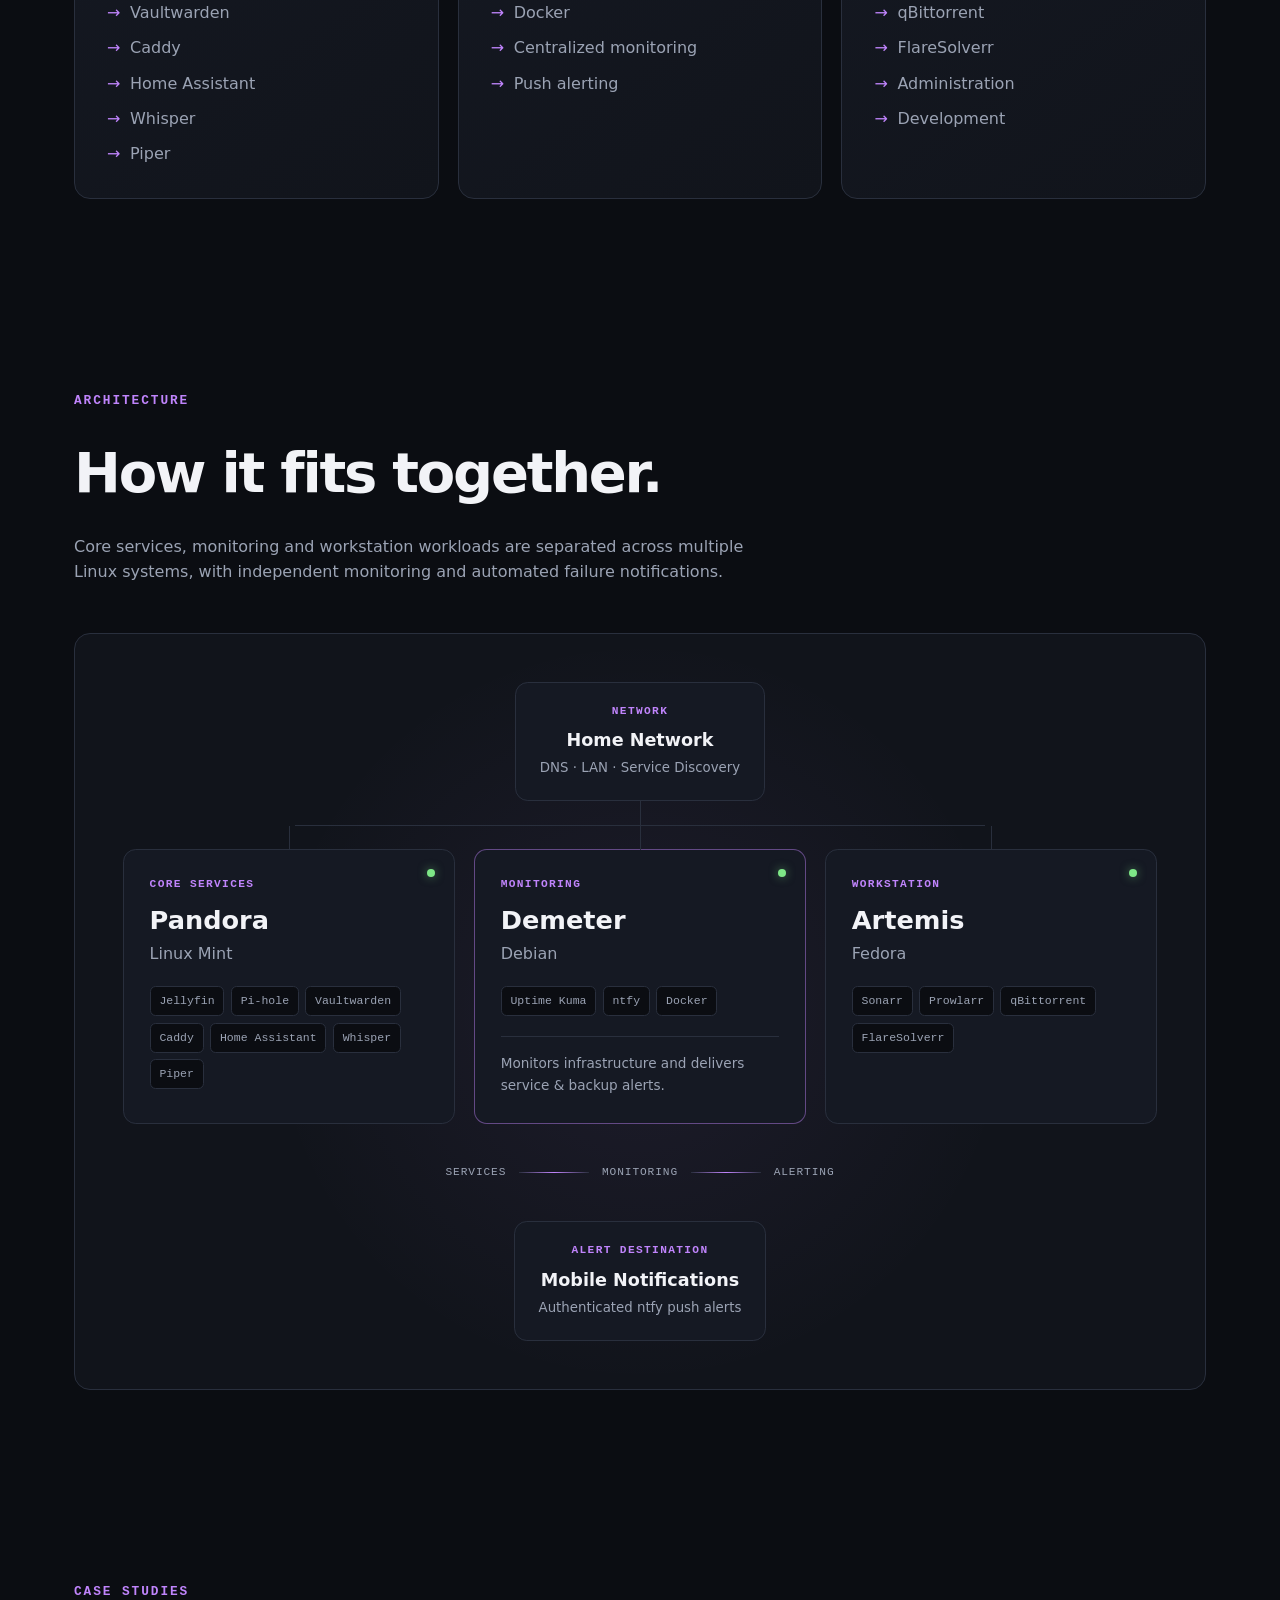
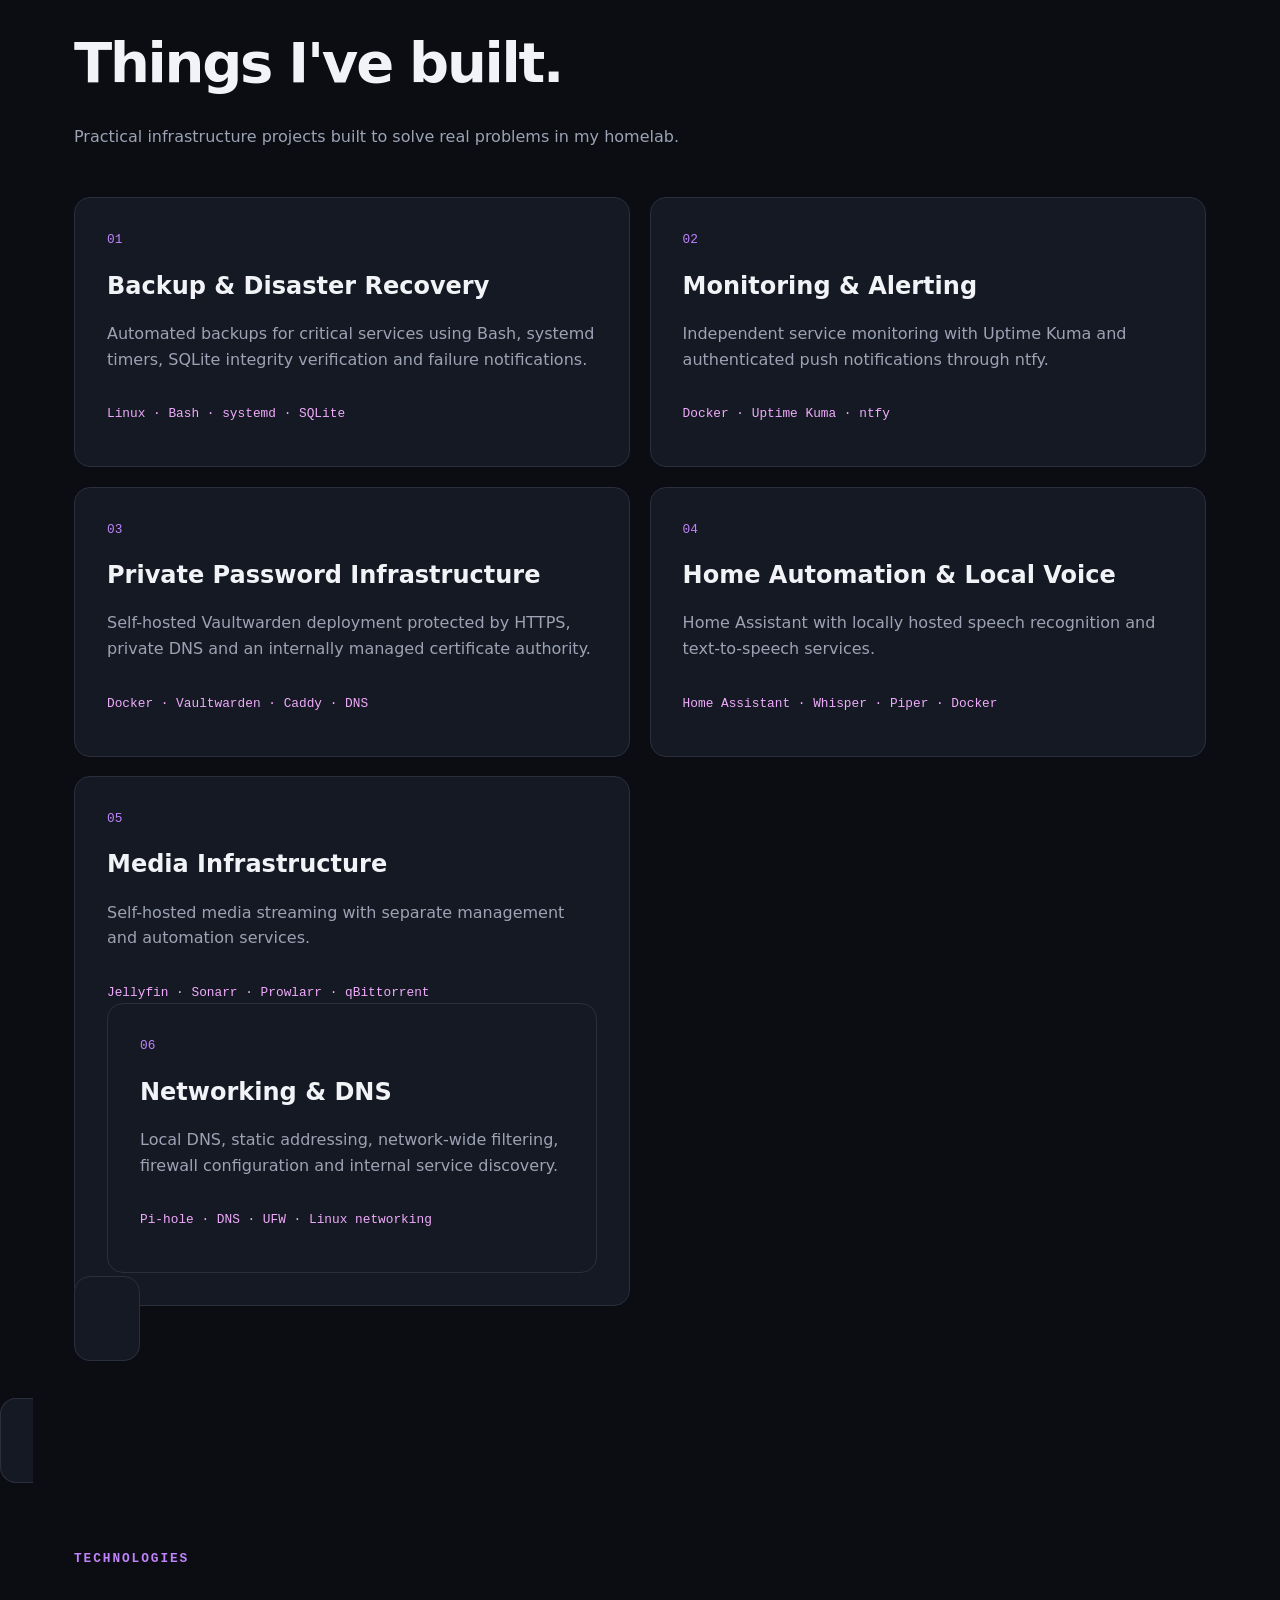
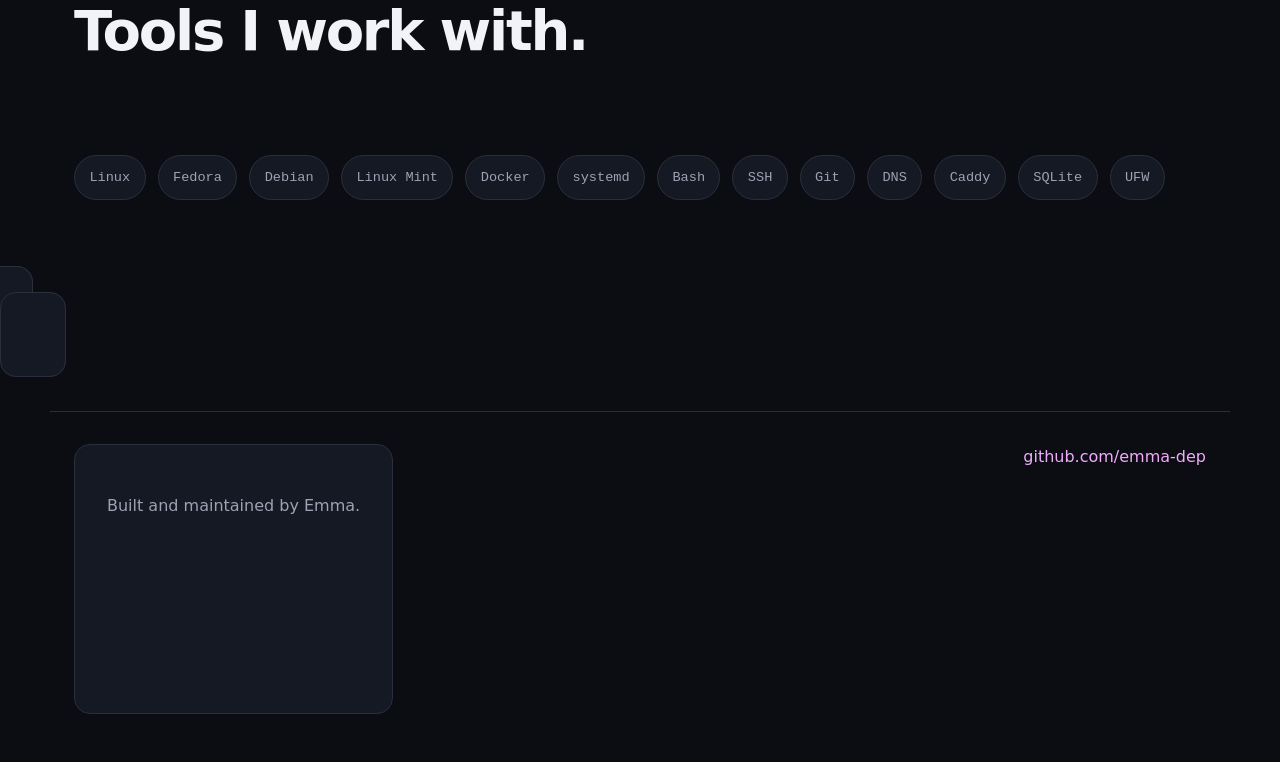
==== commit aa812125: "Add Vaultwarden infrastructure case study" ====
--- a/index.html
+++ b/index.html
@@ -272,7 +272,7 @@
                 </article>
 
 
-                <article class="project-card">
+                <a class="project-card" href="projects/vaultwarden.html">
                     <p class="project-number">03</p>
                     <h3>Private Password Infrastructure</h3>
 
@@ -283,7 +283,7 @@
                     </p>
 
                     <span>Docker · Vaultwarden · Caddy · DNS</span>
-                </article>
+                </a>
 
 
                 <article class="project-card">
@@ -299,7 +299,7 @@
                 </article>
 
 
-                <article class="project-card">
+                <a class="project-card" href="projects/vaultwarden.html">
                     <p class="project-number">05</p>
                     <h3>Media Infrastructure</h3>
 
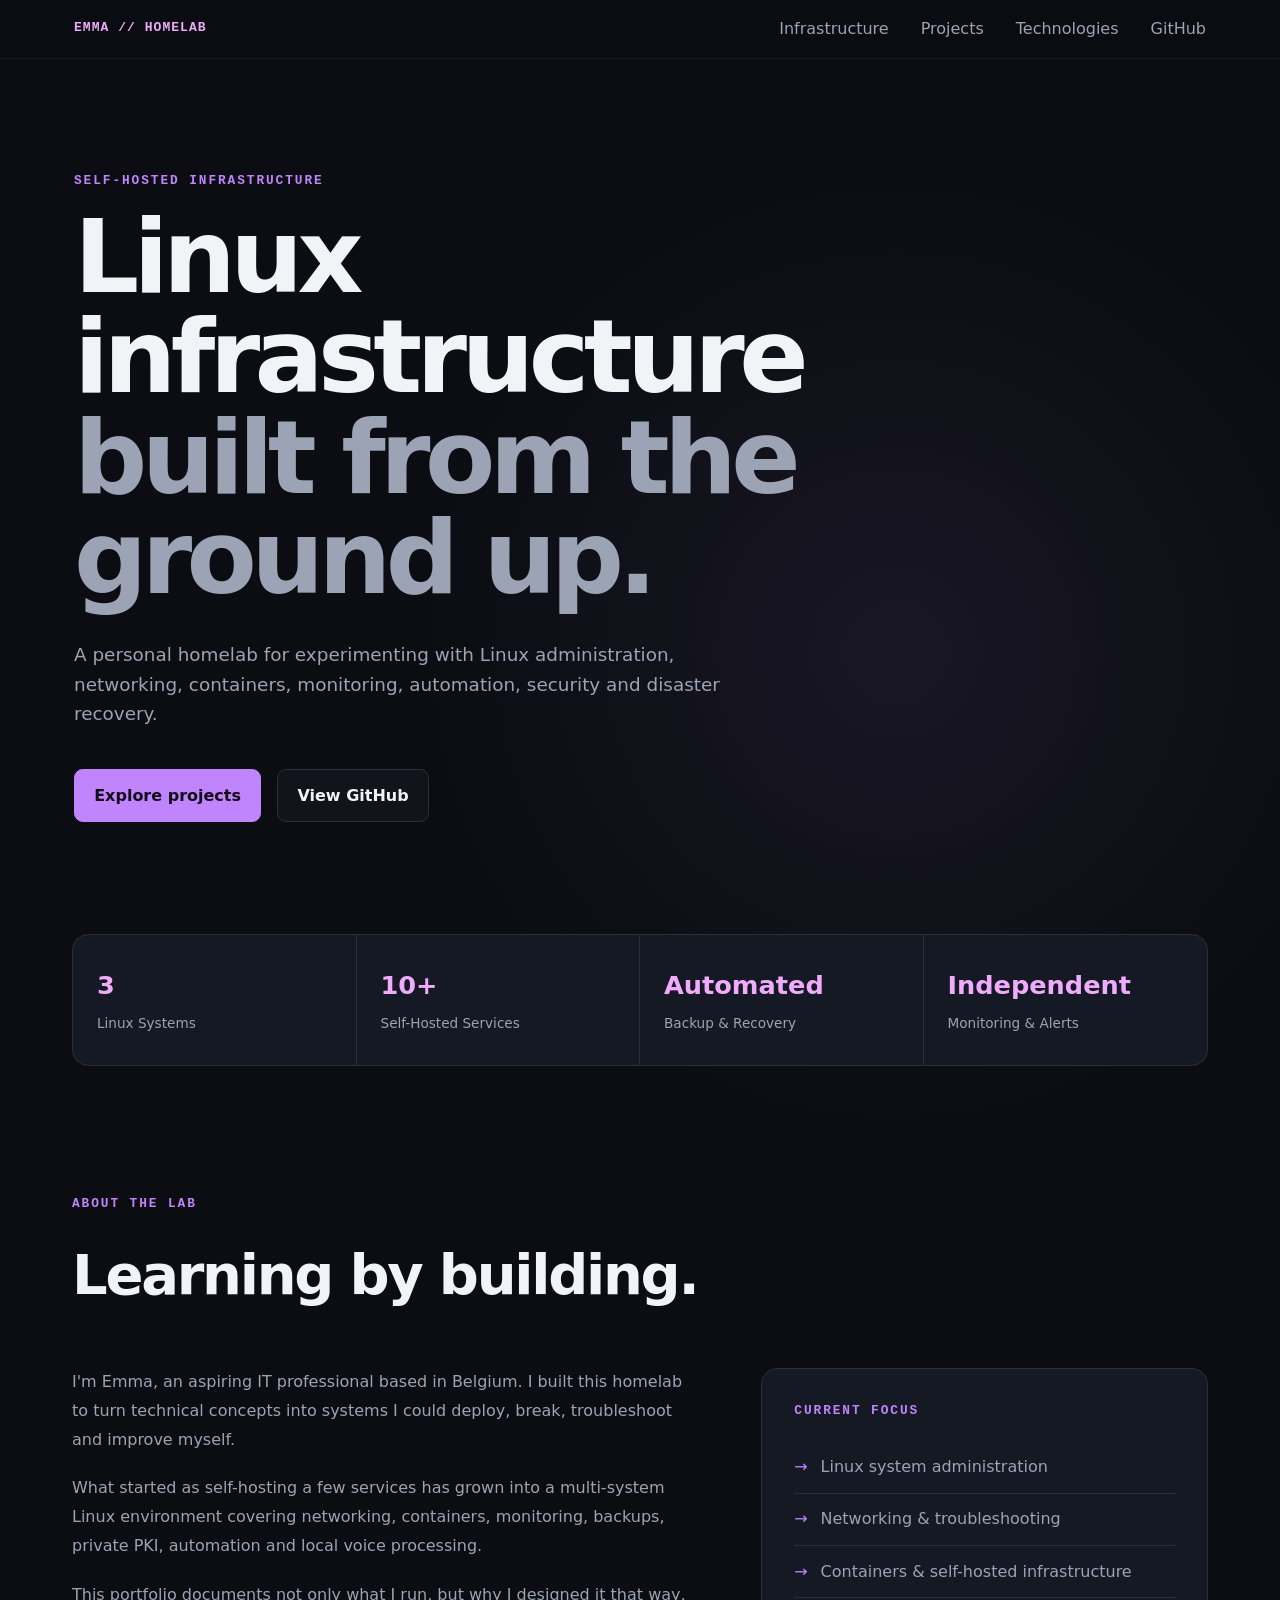
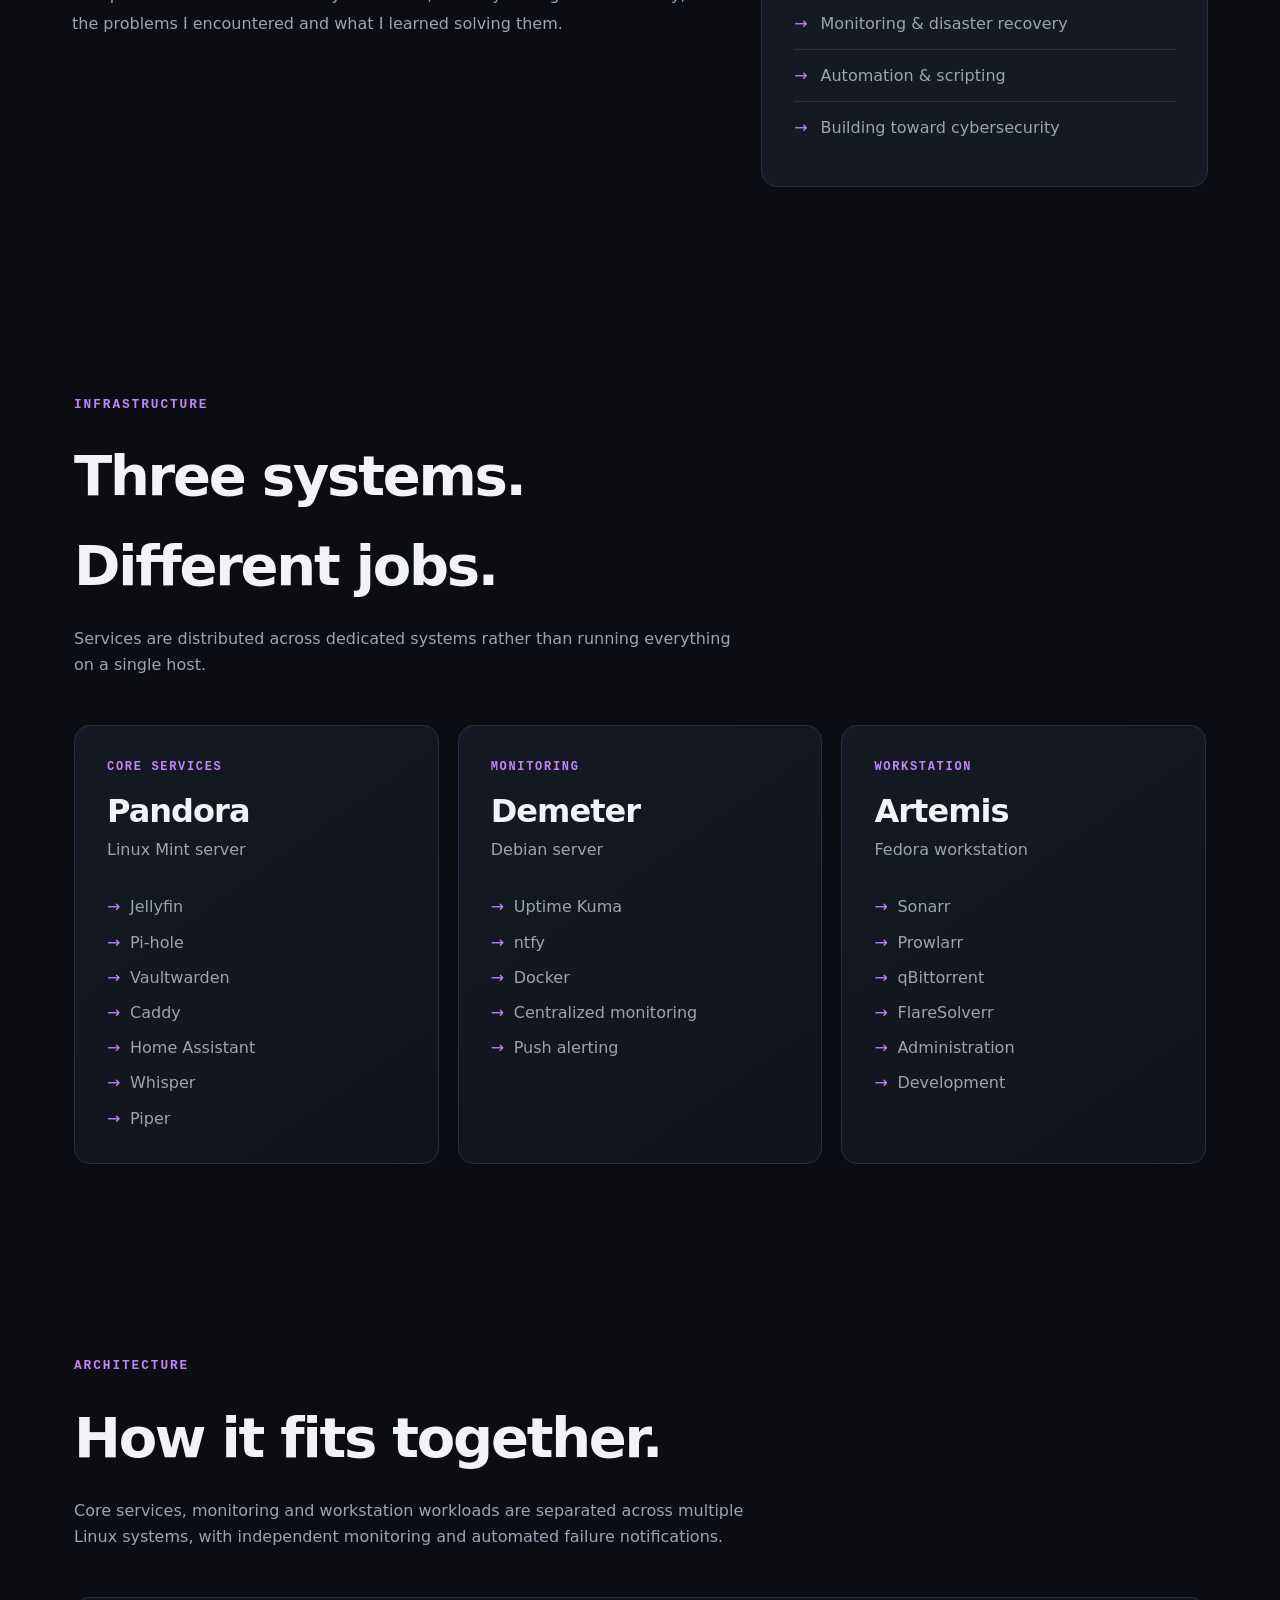
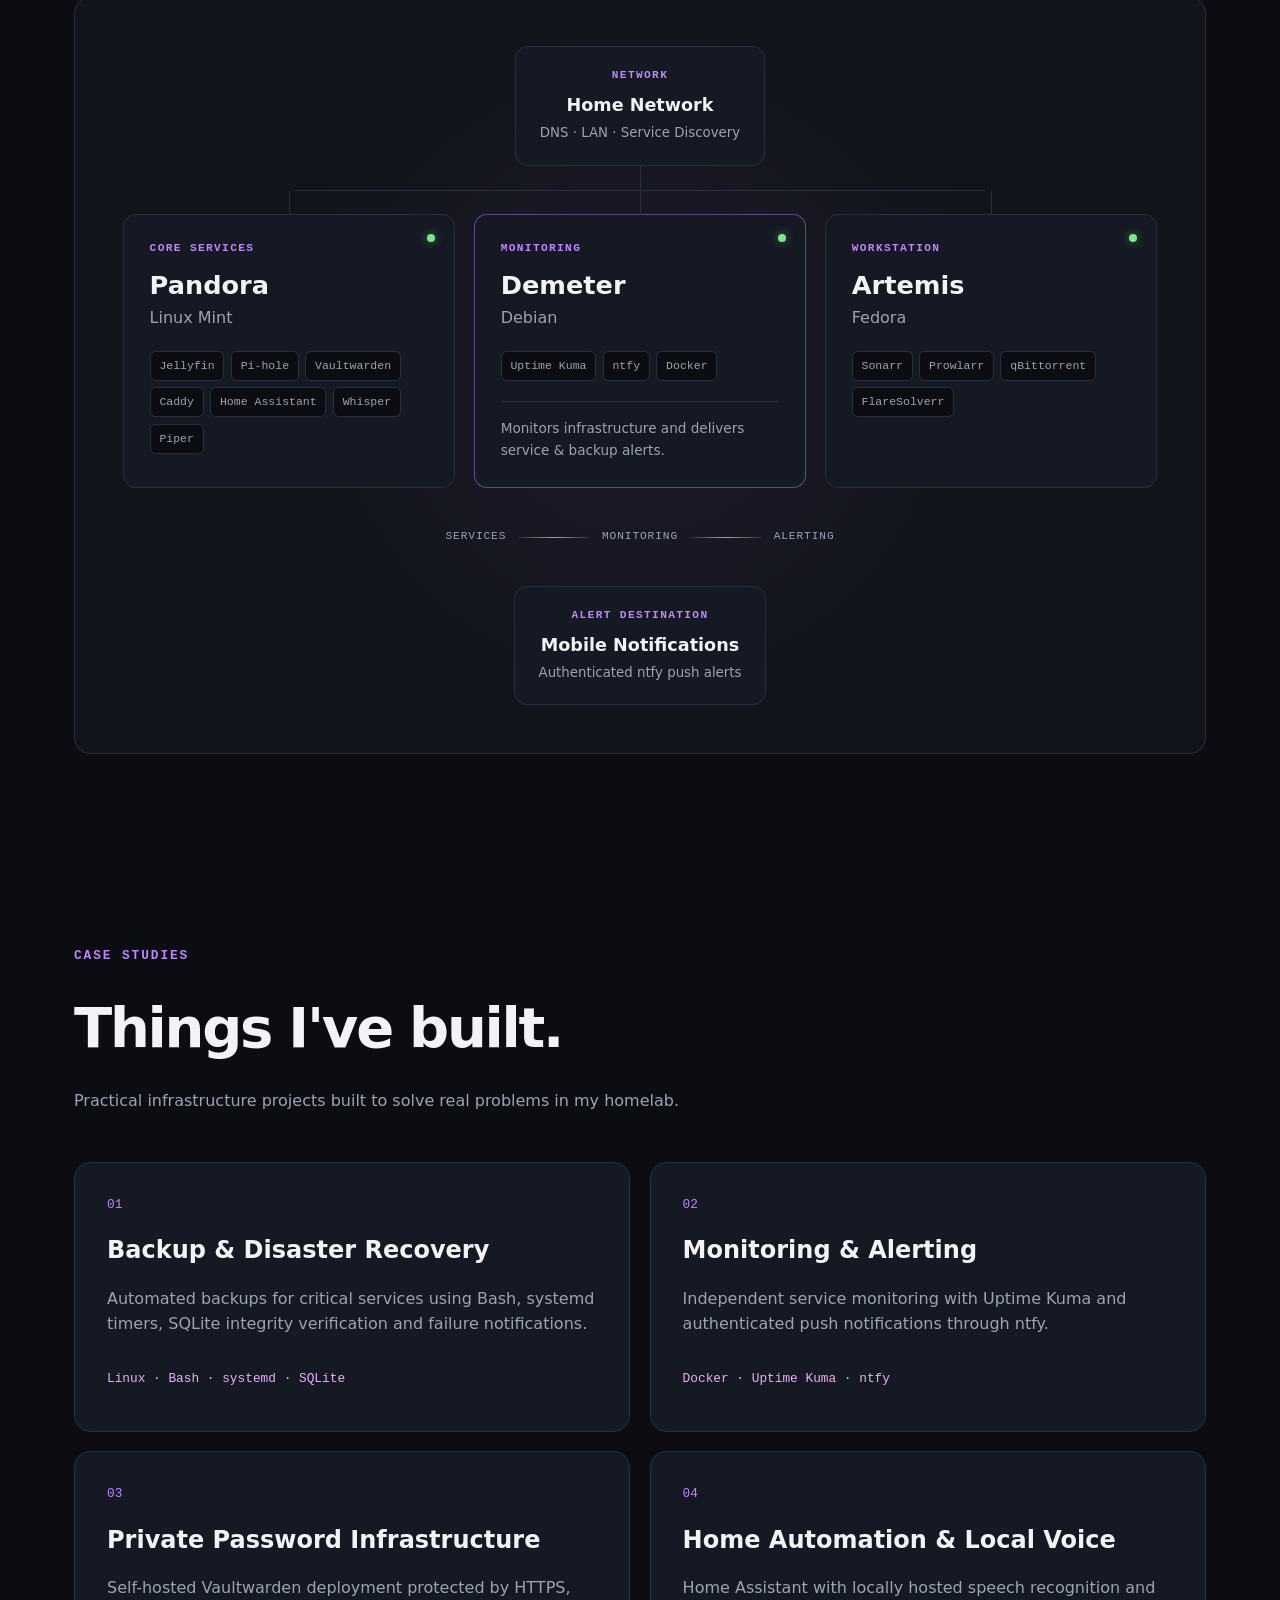
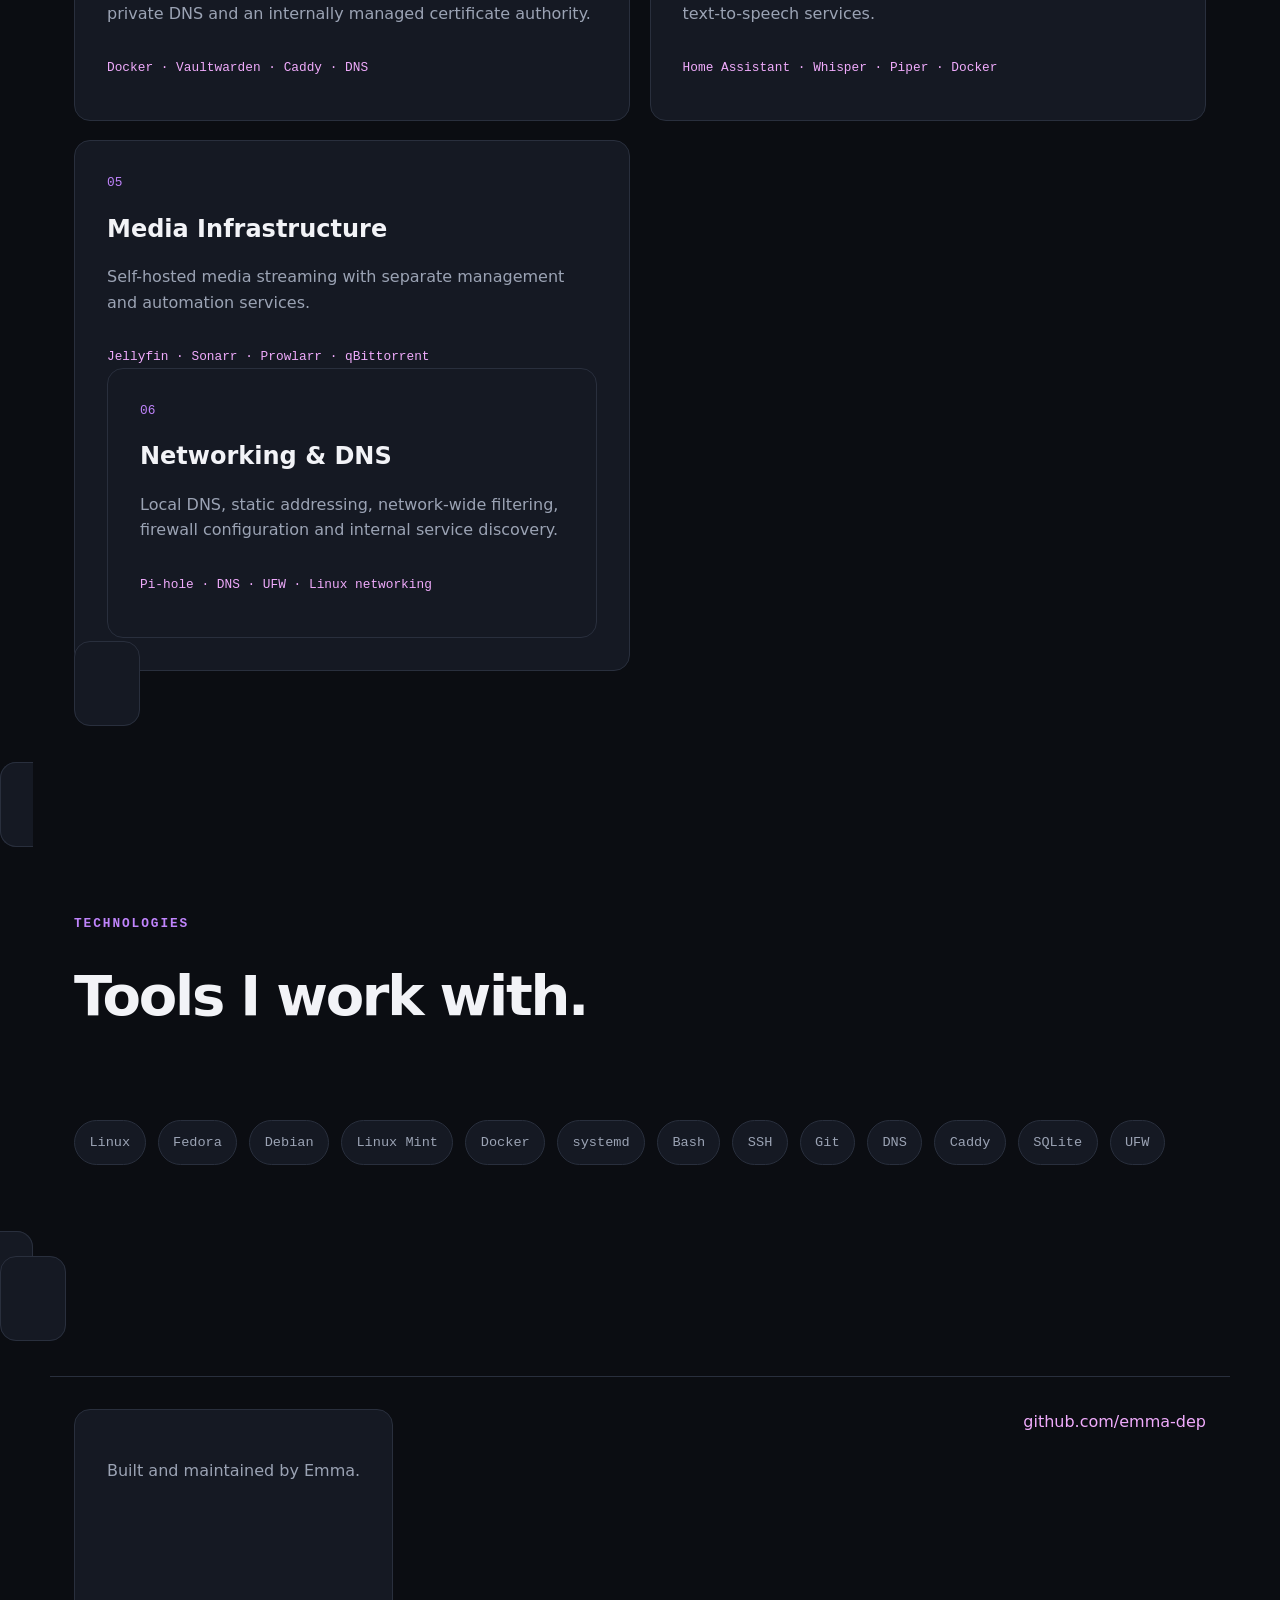
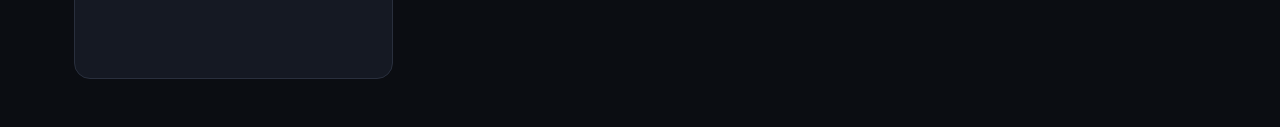
==== commit a22edab6: "Add portfolio summary and about section" ====
--- a/index.html
+++ b/index.html
@@ -64,6 +64,78 @@
 
         </section>
 
+<section class="stats-section">
+    <div class="stats-grid">
+
+        <div class="stat">
+            <strong>3</strong>
+            <span>Linux Systems</span>
+        </div>
+
+        <div class="stat">
+            <strong>10+</strong>
+            <span>Self-Hosted Services</span>
+        </div>
+
+        <div class="stat">
+            <strong>Automated</strong>
+            <span>Backup & Recovery</span>
+        </div>
+
+        <div class="stat">
+            <strong>Independent</strong>
+            <span>Monitoring & Alerts</span>
+        </div>
+
+    </div>
+</section>
+
+<section class="about-section" id="about">
+
+    <div class="section-heading">
+        <p class="eyebrow">ABOUT THE LAB</p>
+        <h2>Learning by building.</h2>
+    </div>
+
+    <div class="about-grid">
+
+        <div class="about-copy">
+            <p>
+                I'm Emma, an aspiring IT professional based in Belgium.
+                I built this homelab to turn technical concepts into systems
+                I could deploy, break, troubleshoot and improve myself.
+            </p>
+
+            <p>
+                What started as self-hosting a few services has grown into a
+                multi-system Linux environment covering networking, containers,
+                monitoring, backups, private PKI, automation and local voice
+                processing.
+            </p>
+
+            <p>
+                This portfolio documents not only what I run, but why I designed
+                it that way, the problems I encountered and what I learned
+                solving them.
+            </p>
+        </div>
+
+        <div class="focus-card">
+            <p class="eyebrow">CURRENT FOCUS</p>
+
+            <ul>
+                <li>Linux system administration</li>
+                <li>Networking & troubleshooting</li>
+                <li>Containers & self-hosted infrastructure</li>
+                <li>Monitoring & disaster recovery</li>
+                <li>Automation & scripting</li>
+                <li>Building toward cybersecurity</li>
+            </ul>
+        </div>
+
+    </div>
+
+</section>
 
         <!-- Infrastructure -->
         <section class="section" id="infrastructure">
@@ -259,7 +331,7 @@
                 </a>
 
 
-                <article class="project-card">
+                <a class="project-card" href="projects/monitoring.html">
                     <p class="project-number">02</p>
                     <h3>Monitoring & Alerting</h3>
 
@@ -269,7 +341,7 @@
                     </p>
 
                     <span>Docker · Uptime Kuma · ntfy</span>
-                </article>
+                </a>
 
 
                 <a class="project-card" href="projects/vaultwarden.html">
@@ -286,7 +358,7 @@
                 </a>
 
 
-                <article class="project-card">
+                <a class="project-card" href="projects/home-automation.html">
                     <p class="project-number">04</p>
                     <h3>Home Automation & Local Voice</h3>
 
@@ -296,7 +368,7 @@
                     </p>
 
                     <span>Home Assistant · Whisper · Piper · Docker</span>
-                </article>
+                </a>
 
 
                 <a class="project-card" href="projects/vaultwarden.html">
--- a/assets/css/style.css
+++ b/assets/css/style.css
@@ -852,3 +852,241 @@
         transform: rotate(90deg);
     }
 }
+
+/* ---------- Technical Examples ---------- */
+
+.technical-example {
+    margin-top: 2rem;
+
+    overflow: hidden;
+
+    background: #090b10;
+
+    border: 1px solid var(--border);
+    border-radius: 0.8rem;
+}
+
+.example-header {
+    display: flex;
+    justify-content: space-between;
+    gap: 1rem;
+
+    padding: 0.75rem 1rem;
+
+    background: var(--card);
+
+    border-bottom: 1px solid var(--border);
+
+    color: var(--text-muted);
+
+    font-family: monospace;
+    font-size: 0.72rem;
+
+    text-transform: uppercase;
+    letter-spacing: 0.08em;
+}
+
+.example-header span:first-child {
+    color: var(--accent-soft);
+}
+
+.technical-example pre {
+    margin: 0;
+    padding: 1.5rem;
+
+    overflow-x: auto;
+
+    color: #e6edf3;
+
+    font-family:
+        "SFMono-Regular",
+        Consolas,
+        "Liberation Mono",
+        monospace;
+
+    font-size: 0.88rem;
+    line-height: 1.7;
+
+    tab-size: 4;
+}
+
+.technical-example code {
+    font-family: inherit;
+}
+
+.example-explanation {
+    padding: 1.25rem 1.5rem;
+
+    border-top: 1px solid var(--border);
+
+    background: rgba(255, 255, 255, 0.015);
+}
+
+.example-explanation p {
+    color: var(--text-muted);
+    font-size: 0.9rem;
+}
+
+.example-explanation p + p {
+    margin-top: 0.75rem;
+}
+
+.example-explanation strong {
+    color: var(--accent-soft);
+    font-family: monospace;
+}
+
+/* ---------- Portfolio Summary ---------- */
+
+.stats-section {
+    max-width: 1200px;
+    margin: 0 auto;
+    padding: 0 2rem 5rem;
+}
+
+.stats-grid {
+    display: grid;
+    grid-template-columns: repeat(4, 1fr);
+
+    border: 1px solid var(--border);
+    border-radius: 1rem;
+
+    overflow: hidden;
+    background: var(--card);
+}
+
+.stat {
+    min-height: 130px;
+    padding: 1.5rem;
+
+    display: flex;
+    flex-direction: column;
+    justify-content: center;
+
+    border-right: 1px solid var(--border);
+}
+
+.stat:last-child {
+    border-right: none;
+}
+
+.stat strong {
+    margin-bottom: 0.4rem;
+
+    color: var(--accent-soft);
+
+    font-size: clamp(1.2rem, 2vw, 1.8rem);
+    font-weight: 600;
+}
+
+.stat span {
+    color: var(--text-muted);
+    font-size: 0.85rem;
+}
+
+
+/* ---------- About ---------- */
+
+.about-section {
+    max-width: 1200px;
+    margin: 0 auto;
+    padding: 3rem 2rem 7rem;
+}
+
+.about-grid {
+    display: grid;
+    grid-template-columns: 1.4fr 1fr;
+    gap: 4rem;
+
+    margin-top: 2.5rem;
+}
+
+.about-copy {
+    max-width: 700px;
+}
+
+.about-copy p {
+    color: var(--text-muted);
+    line-height: 1.8;
+}
+
+.about-copy p + p {
+    margin-top: 1.25rem;
+}
+
+.focus-card {
+    padding: 2rem;
+
+    background: var(--card);
+
+    border: 1px solid var(--border);
+    border-radius: 1rem;
+}
+
+.focus-card ul {
+    margin: 1.25rem 0 0;
+    padding: 0;
+
+    list-style: none;
+}
+
+.focus-card li {
+    padding: 0.8rem 0;
+
+    color: var(--text-muted);
+
+    border-bottom: 1px solid var(--border);
+}
+
+.focus-card li:last-child {
+    border-bottom: none;
+}
+
+.focus-card li::before {
+    content: "→";
+    margin-right: 0.8rem;
+
+    color: var(--accent);
+}
+
+
+/* ---------- Portfolio Summary Mobile ---------- */
+
+@media (max-width: 800px) {
+
+    .stats-grid {
+        grid-template-columns: repeat(2, 1fr);
+    }
+
+    .stat:nth-child(2) {
+        border-right: none;
+    }
+
+    .stat:nth-child(-n + 2) {
+        border-bottom: 1px solid var(--border);
+    }
+
+    .about-grid {
+        grid-template-columns: 1fr;
+        gap: 2rem;
+    }
+
+}
+
+@media (max-width: 500px) {
+
+    .stats-grid {
+        grid-template-columns: 1fr;
+    }
+
+    .stat {
+        min-height: 100px;
+        border-right: none;
+        border-bottom: 1px solid var(--border);
+    }
+
+    .stat:last-child {
+        border-bottom: none;
+    }
+
+}
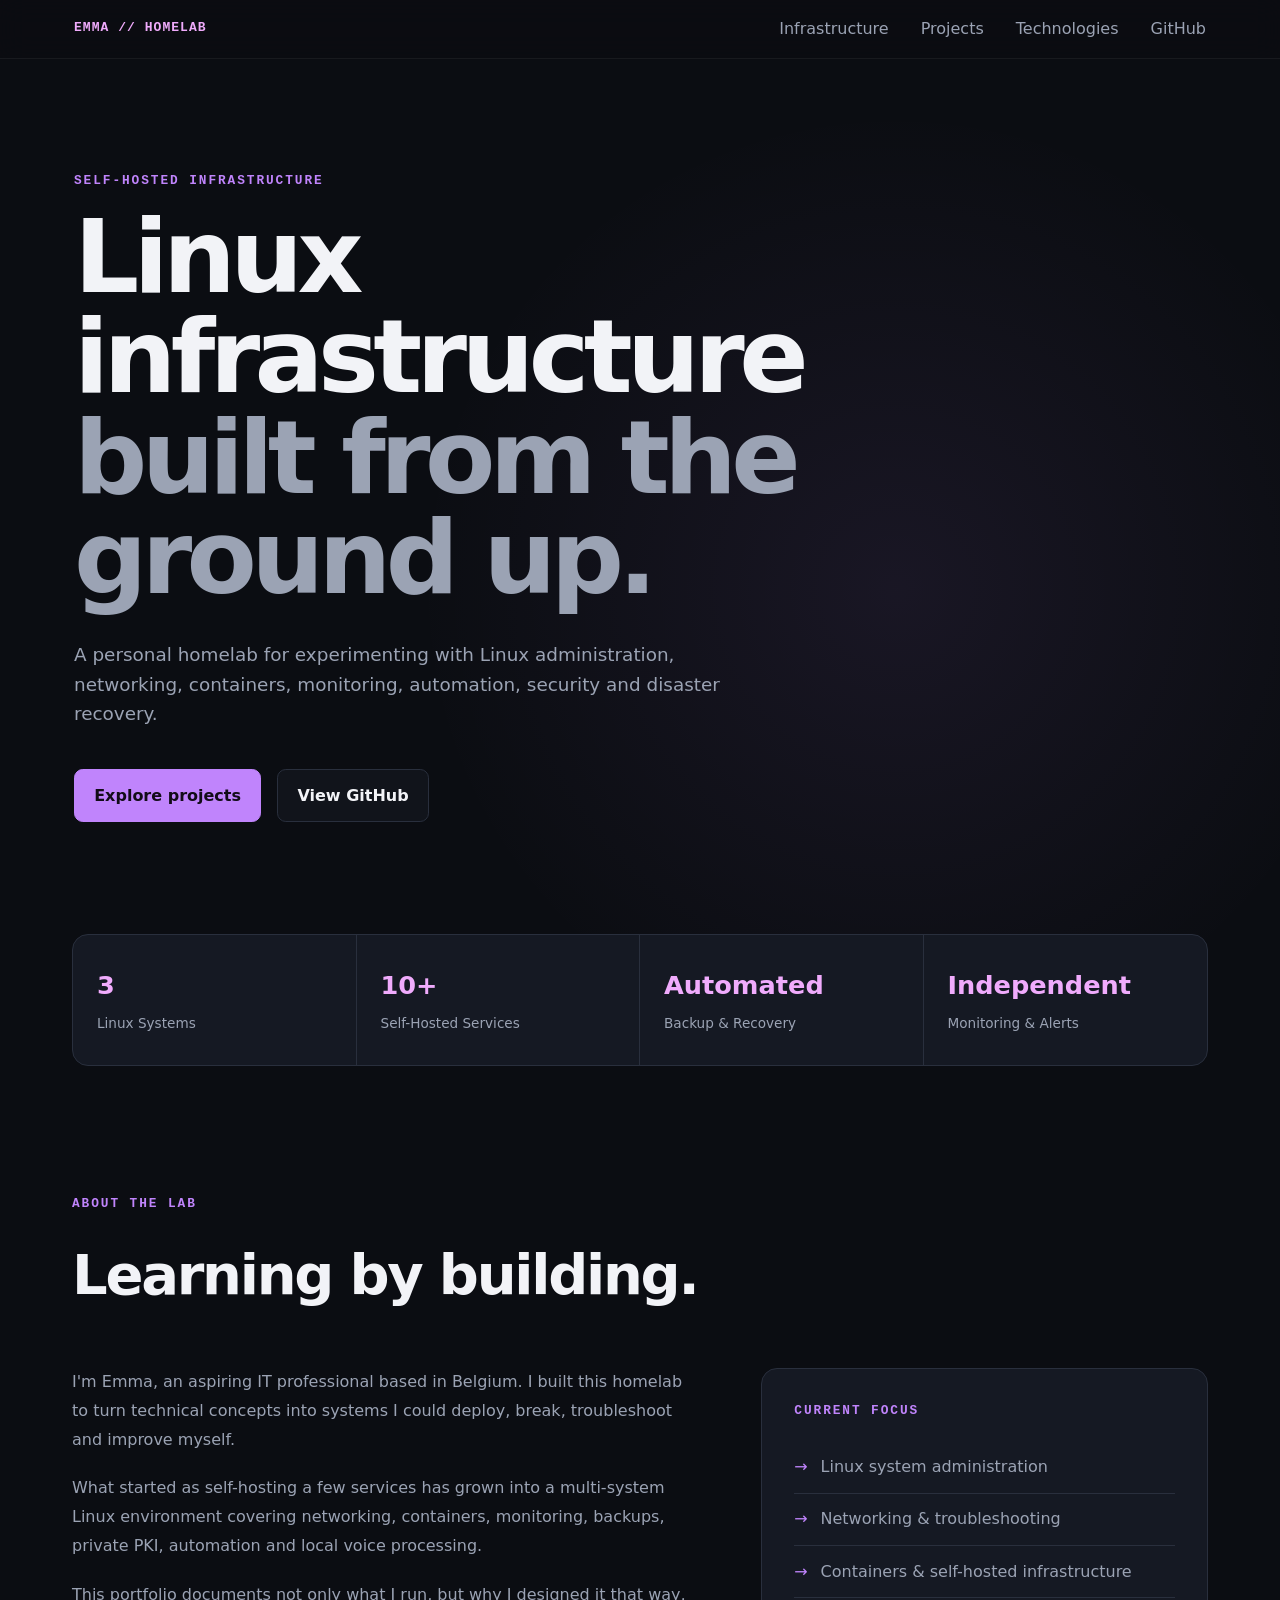
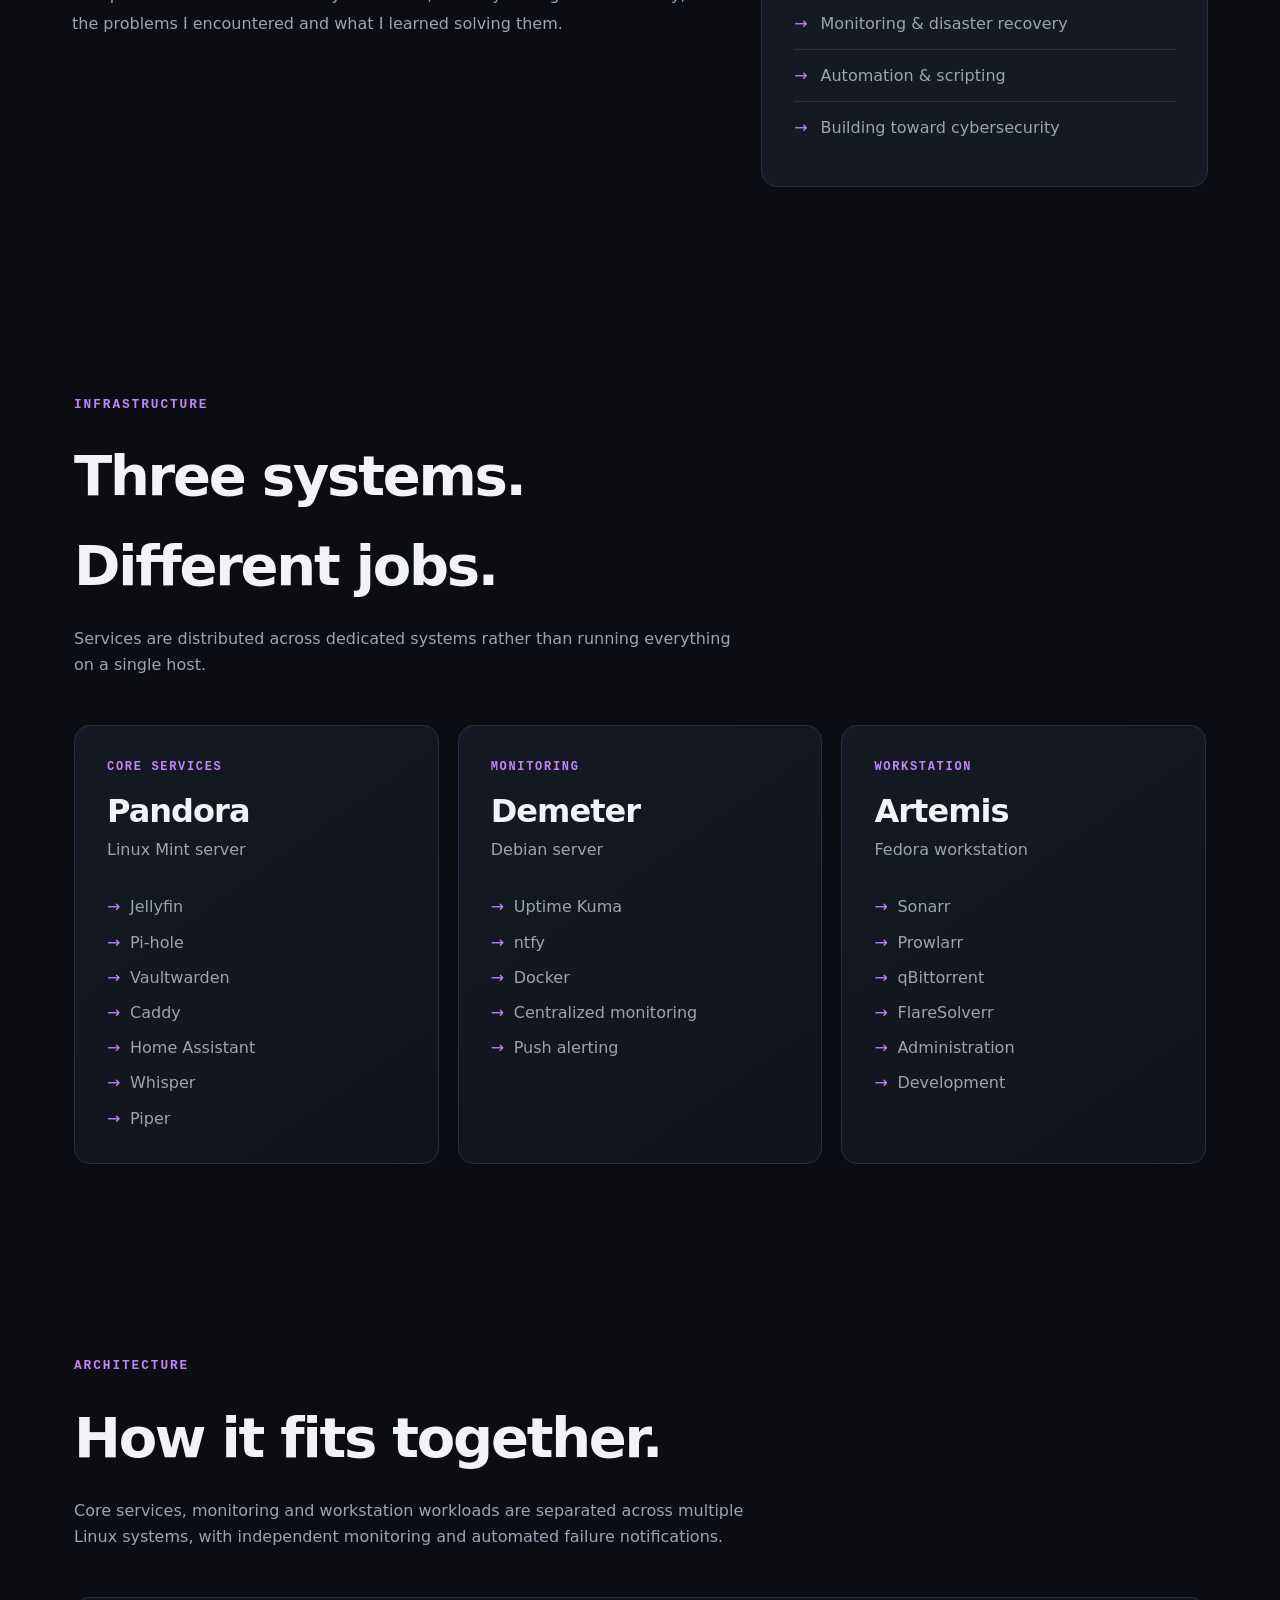
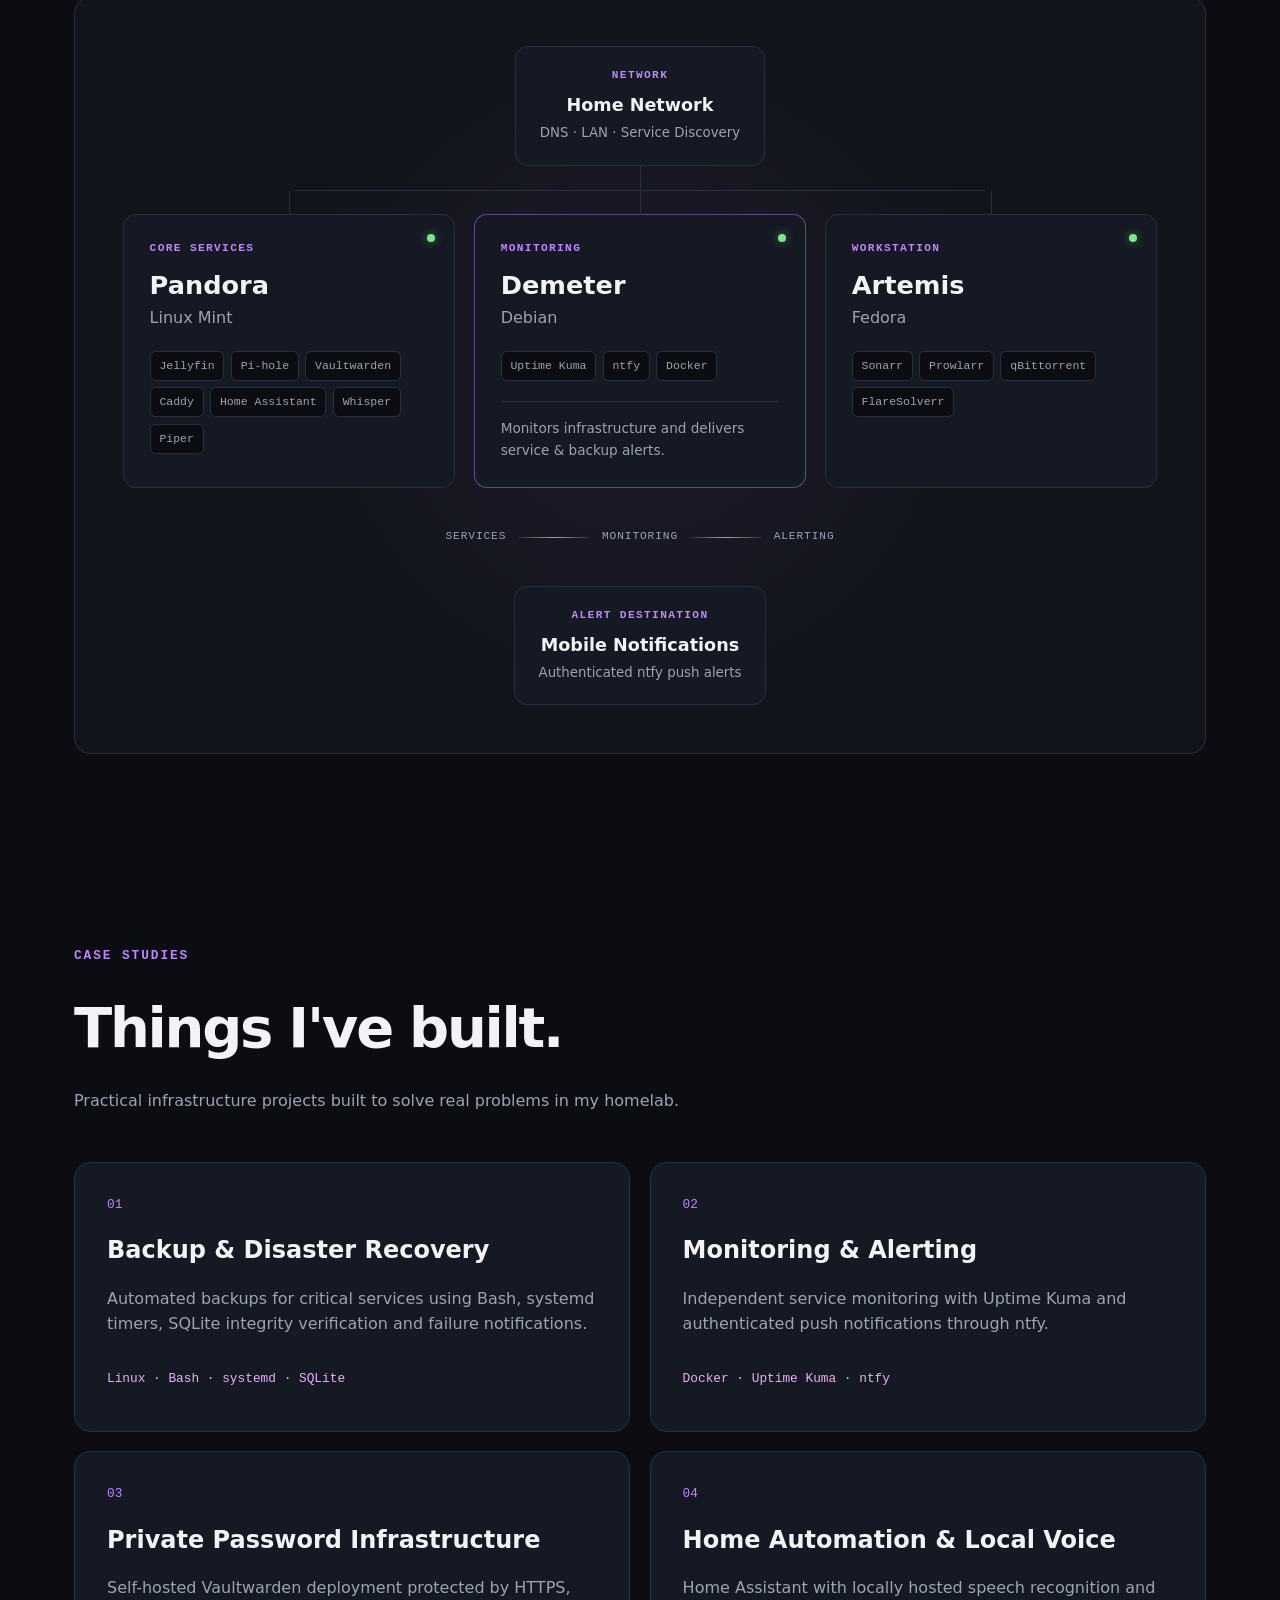
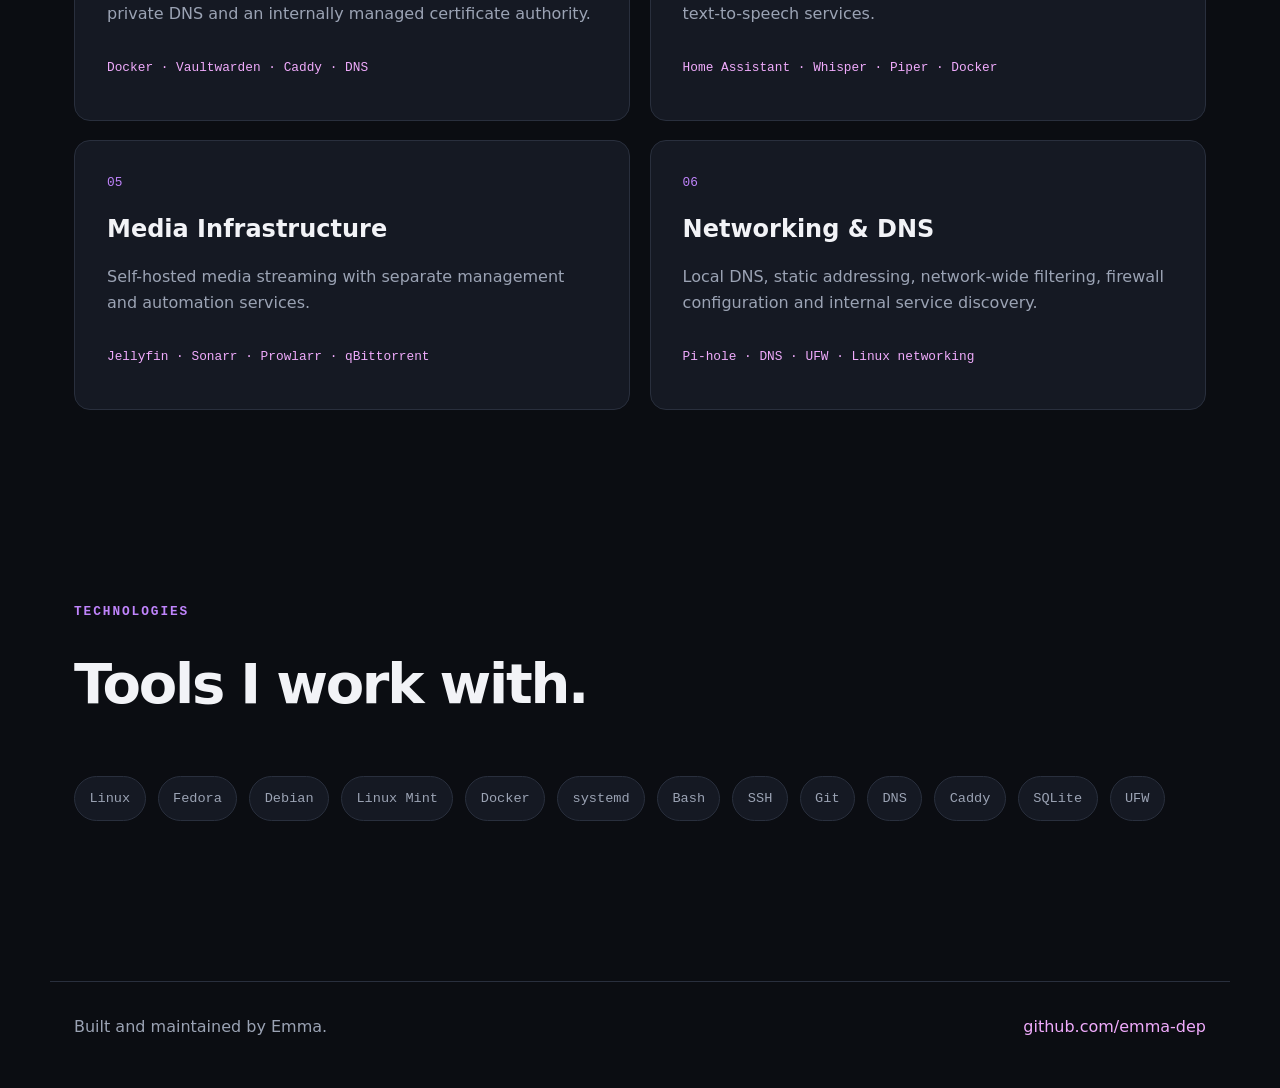
==== commit 36aab5ea: "Add portfolio summary and fix homepage structure" ====
--- a/index.html
+++ b/index.html
@@ -371,7 +371,7 @@
                 </a>
 
 
-                <a class="project-card" href="projects/vaultwarden.html">
+                <article class="project-card">
                     <p class="project-number">05</p>
                     <h3>Media Infrastructure</h3>
 
--- a/assets/css/style.css
+++ b/assets/css/style.css
@@ -1090,3 +1090,34 @@
     }
 
 }
+
+/* ---------- Contact ---------- */
+
+.contact-section {
+    max-width: 1200px;
+    margin: 0 auto;
+    padding: 7rem 2rem;
+
+    text-align: center;
+
+    border-top: 1px solid var(--border);
+}
+
+.contact-section h2 {
+    margin: 0.5rem auto 1rem;
+
+    font-size: clamp(2rem, 5vw, 3.5rem);
+}
+
+.contact-section > p:not(.eyebrow) {
+    max-width: 650px;
+    margin: 0 auto;
+
+    color: var(--text-muted);
+    line-height: 1.8;
+}
+
+.contact-section .hero-actions {
+    justify-content: center;
+    margin-top: 2rem;
+}
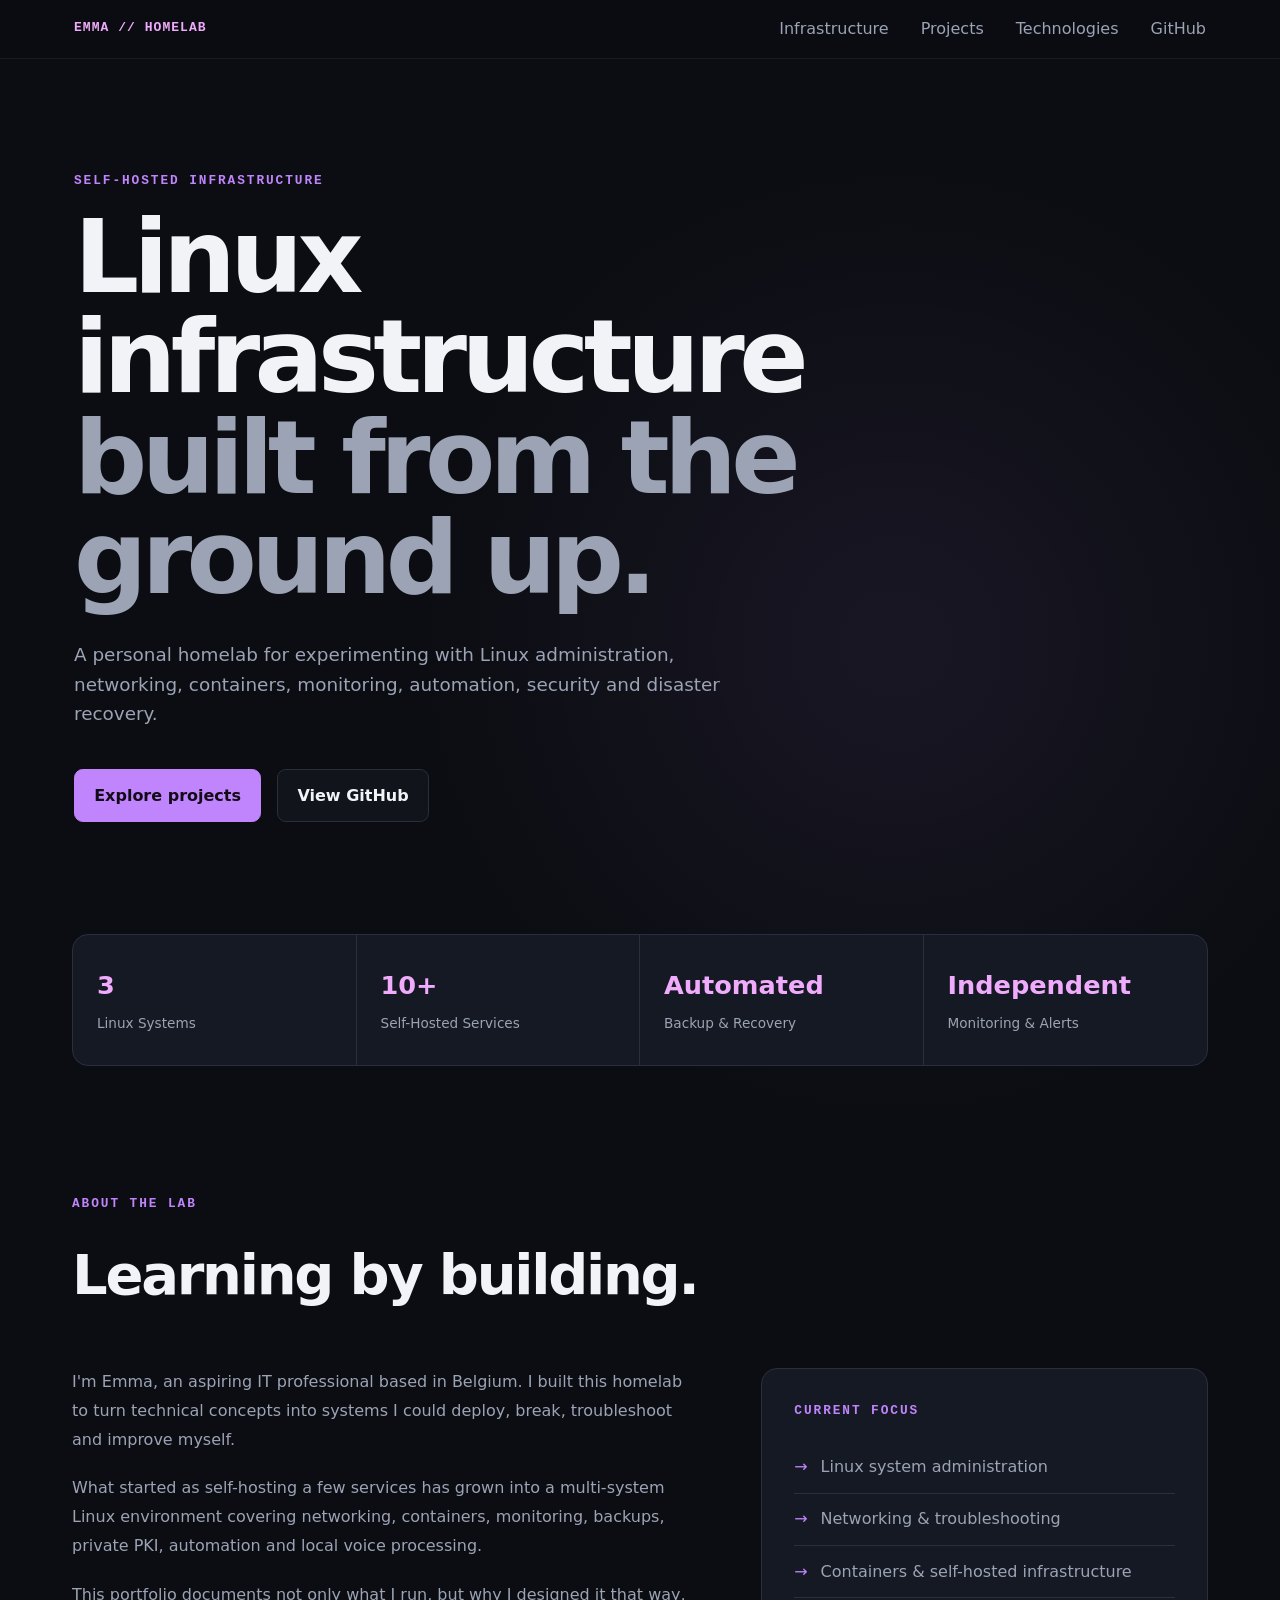
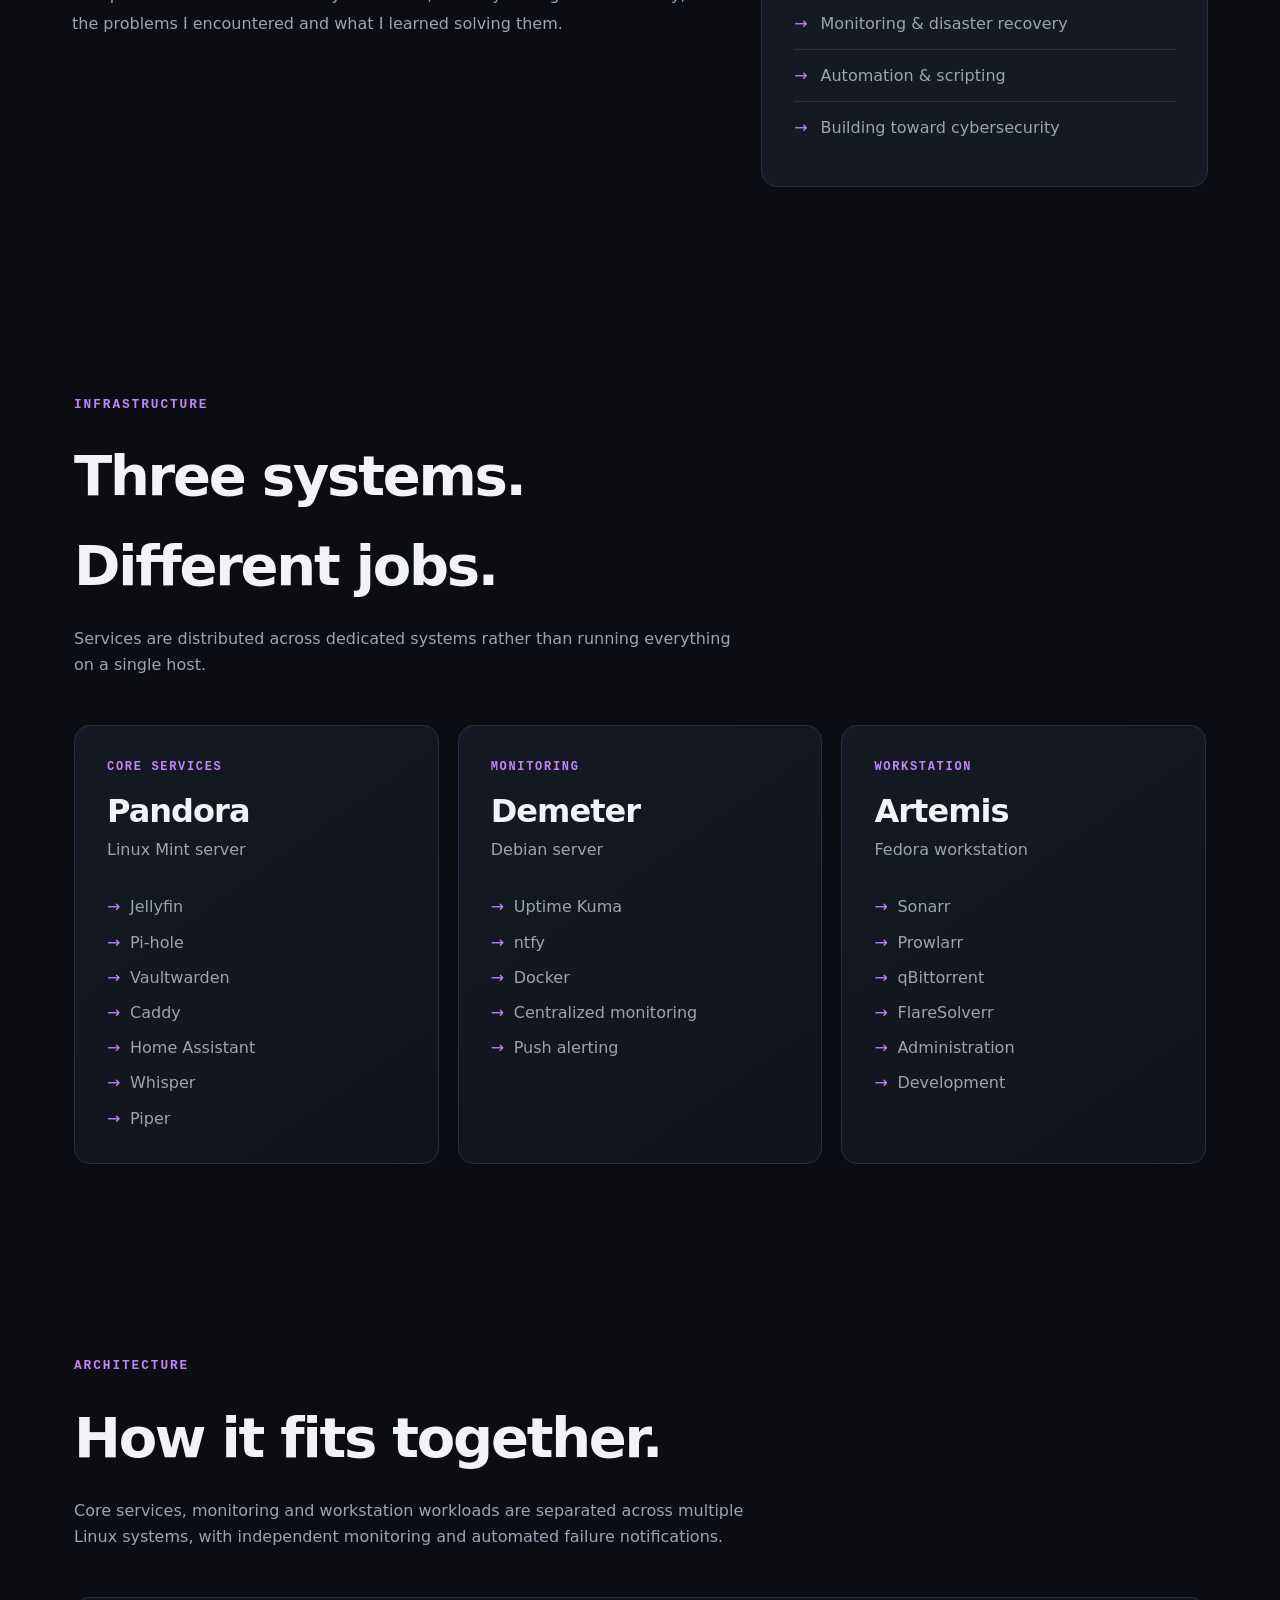
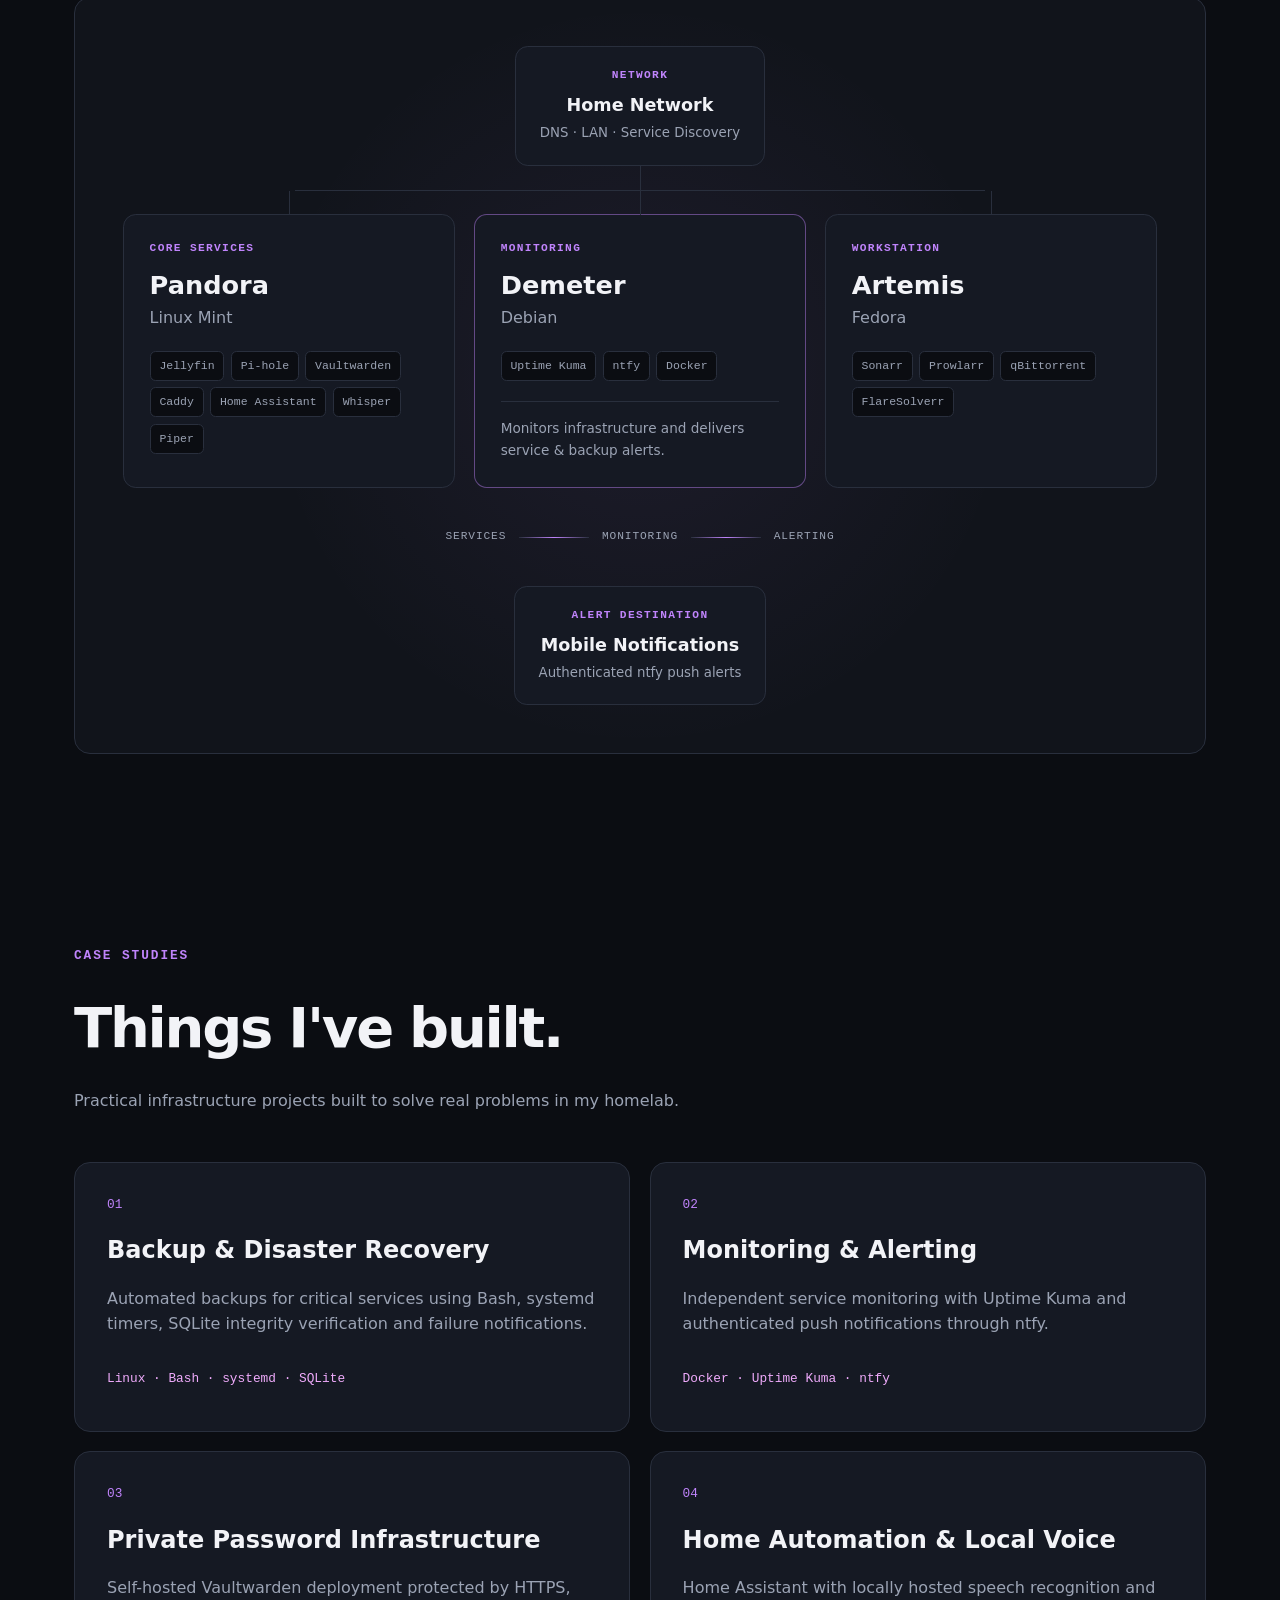
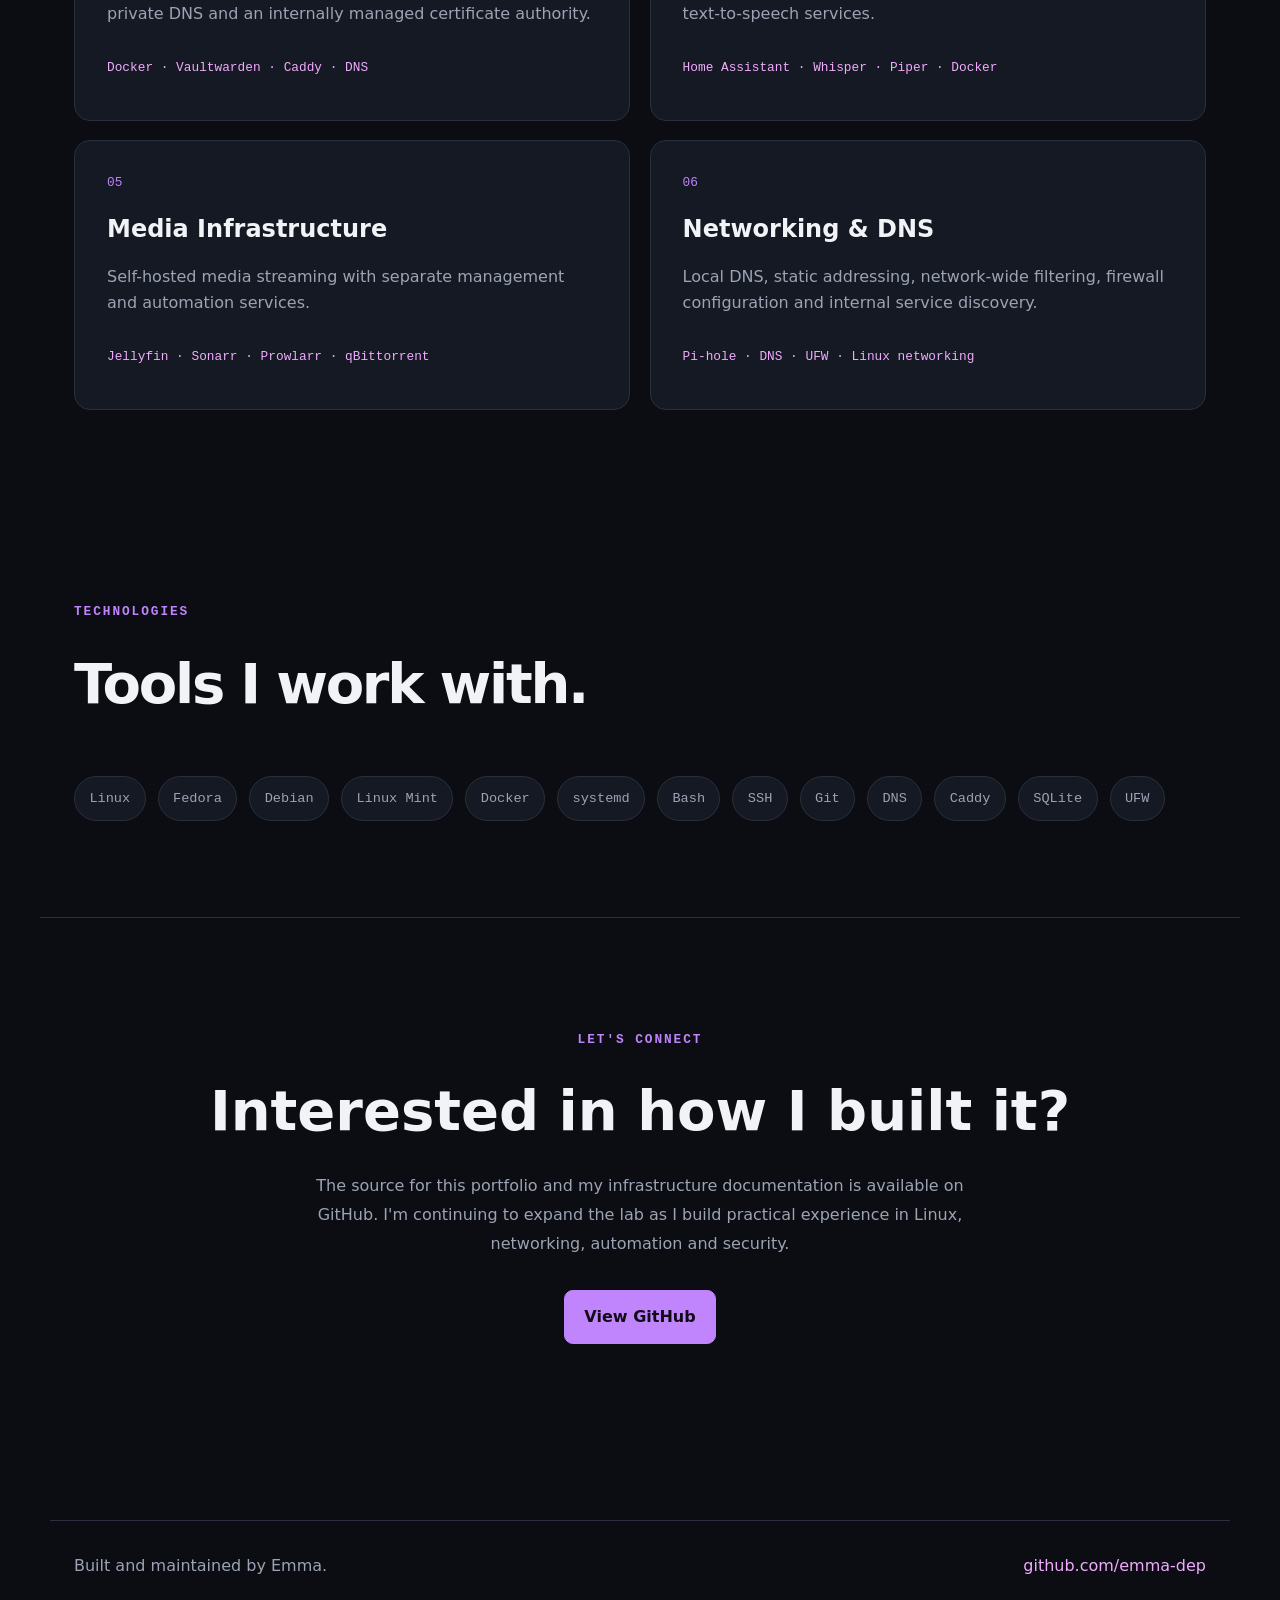
==== commit cb9a2b97: "Remove misleading static status indicators" ====
--- a/index.html
+++ b/index.html
@@ -57,7 +57,8 @@
                 <a
                     class="button secondary"
                     href="https://github.com/emma-dep"
-                >
+                    target="_blank"
+                    rel="noopener noreferrer">
                     View GitHub
                 </a>
             </div>
@@ -231,7 +232,6 @@
         <div class="host-row">
 
             <div class="architecture-host">
-                <span class="status-dot"></span>
                 <span class="node-label">CORE SERVICES</span>
 
                 <h3>Pandora</h3>
@@ -249,7 +249,6 @@
             </div>
 
             <div class="architecture-host featured-host">
-                <span class="status-dot"></span>
                 <span class="node-label">MONITORING</span>
 
                 <h3>Demeter</h3>
@@ -268,7 +267,6 @@
             </div>
 
             <div class="architecture-host">
-                <span class="status-dot"></span>
                 <span class="node-label">WORKSTATION</span>
 
                 <h3>Artemis</h3>
@@ -427,6 +425,29 @@
 
         </section>
 
+	<!-- Contact -->
+	<section class="contact-section">
+		<p class="eyebrow">LET'S CONNECT</p>
+    		<h2>Interested in how I built it?</h2>
+    	<p>
+        	The source for this portfolio and my infrastructure documentation
+        	is available on GitHub. I'm continuing to expand the lab as I build
+        	practical experience in Linux, networking, automation and security.
+    	</p>
+
+    <div class="hero-actions">
+        <a
+            class="button primary"
+            href="https://github.com/emma-dep"
+            target="_blank"
+            rel="noopener noreferrer"
+        >
+            View GitHub
+        </a>
+    </div>
+
+</section>
+
     </main>
 
 
